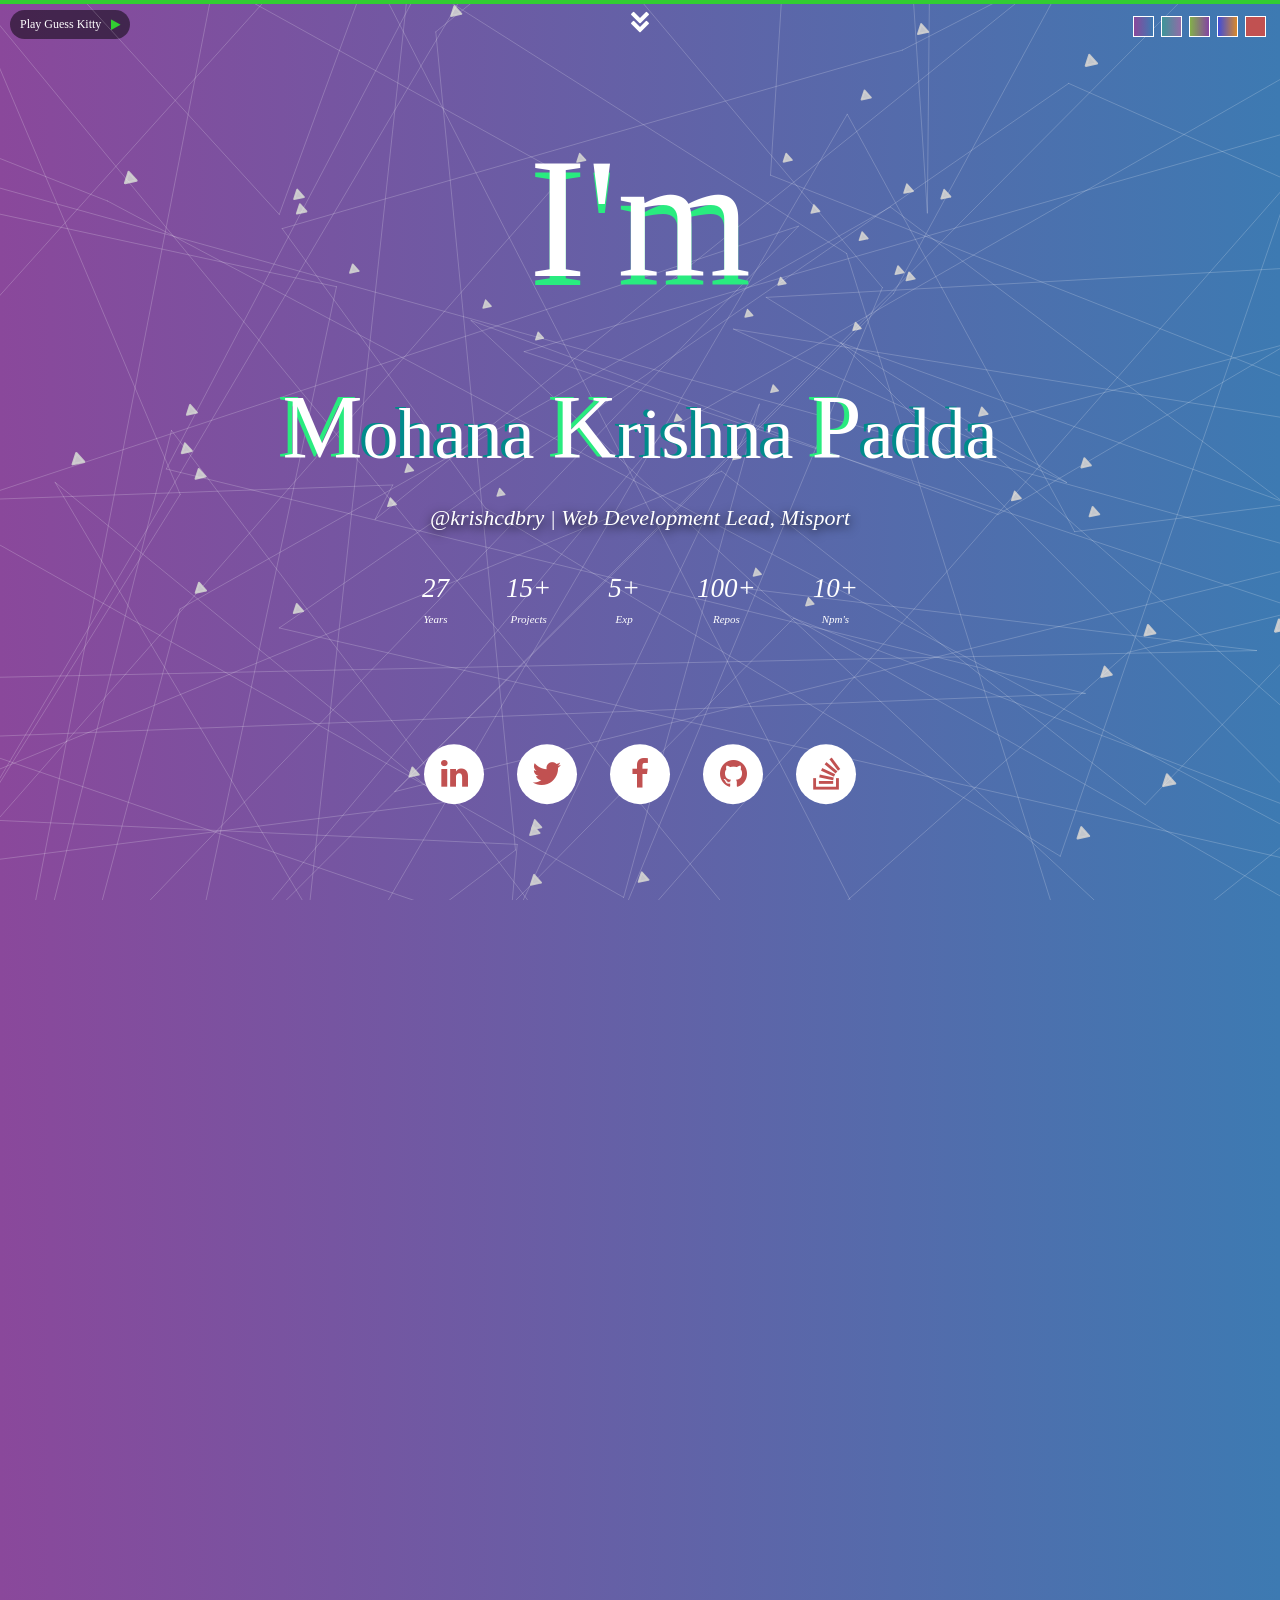
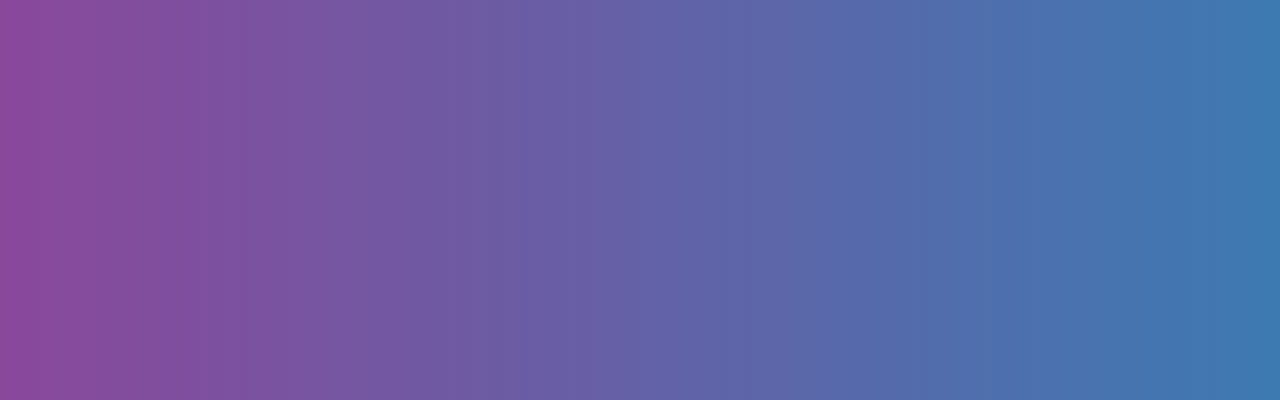
==== krish/index.html @ 5999bcf5 "Krishcdbry Modified" ====
<!DOCTYPE html>
<html>
<head>
	<meta http-equiv="Content-Type" content="text/html; charset=UTF-8">
	<title>Krishcdbry</title>
	<meta http-equiv="X-UA-Compatible" content="IE=EmulateIE9">
	<meta http-equiv="X-UA-Compatible" content="IE=EmulateIE8">
	<meta http-equiv="X-UA-Compatible" content="IE=EmulateIE7">
	<meta http-equiv="Content-Type" content="text/html;charset=UTF-8"/>
	<meta http-equiv="X-UA-Compatible" content="IE=EmulateIE10">
	<meta content='krishcdbry' name='krishcdbry'/>
	<meta content='krishcdbry' name='author'/>
	<meta name="ROBOTS" content="INDEX, FOLLOW">
	<meta name="GOOGLEBOT" content="INDEX, FOLLOW">
	<meta name="MSNBOT" content="INDEX, FOLLOW">
	<meta name="SLURP" content="INDEX, FOLLOW">
	<meta name="viewport" content="width=device-width, initial-scale=1, maximum-scale=0.65">
	<link rel="canonical" href="http://krishcdbry.heartynote.com"/>
	<link rel="stylesheet" href="vendor/font-awesome-4.7.0/css/font-awesome.min.css">
	<link rel="stylesheet" href="assets/css/krish.css">
</head>
<body class="class-one">
<div class="top-border"></div>
<div class="top-left">
	<a href="javascript:;" onclick="openResume()">
		<span class="fa fa-chevron-down"></span><br/>
		<span class="fa fa-chevron-down down"></span>
	</a>
</div>
<div class="top-right">
	<a class="theme-thumb class-one" data-value="class-one" data-type="color">5</a>
	<a class="theme-thumb class-two" data-value="class-two" data-type="color">5</a>
	<a class="theme-thumb class-three" data-value="class-three" data-type="color">5</a>
	<a class="theme-thumb class-four" data-value="class-four" data-type="color">5</a>
	<a class="theme-thumb class-five" data-value="class-five" data-type="color">5</a>
</div>

<div class="guess-kitty">
	<a href="https://krishcdbry.github.io/guess-kitty-js/" target="_blank">
		Play Guess Kitty <i class="fa fa-play"></i>
	</a>
</div>

<section class="canvas-wrap">
	<div id="canvas" class="gradient"></div>
</section>

<div class="main">
	<div class="left">
		<div class="about-me">
			<center>
				<span class="hi">I'm </span>
				<span class="name">
					<span class="letter" id="big1">M</span><span class="letter">o</span><span class="letter">h</span><span class="letter">a</span><span class="letter">n</span><span class="letter">a</span>

					<span class="letter" id="big2">K</span><span class="letter">r</span><span class="letter">i</span><span class="letter">s</span><span class="letter">h</span><span class="letter">n</span><span class="letter">a</span>

					<span class="letter" id="big3">P</span><span class="letter">a</span><span class="letter">d</span><span class="letter">d</span><span class="letter">a</span>
				</span>
				<span class="webname">@krishcdbry | Web Development Lead, Misport</span> <br>
			</center>
		</div>
		<div class="block info-block">
			<center>
				<div class="info info-one"> 27 <i>Years</i></div>
				<div class="info info-two"> 15+ <i>Projects</i></div>
				<div class="info info-one"> 5+ <i>Exp </i></div>
				<div class="info info-one"> 100+ <i>Repos </i></div>
				<div class="info info-one"> 10+ <i> Npm's </i></div>
			</center>
		</div>

		<div class="contact">
			<a href="https://linkedin.com/in/krishcdbry" class="link"><i class="fa fa-linkedin"></i></a>
			<a href="https://twitter.com/krishcdbry" class="link"><i class="fa fa-twitter"></i></a>
			<a href="https://facebook.com/krishcdbry" class="link"><i class="fa fa-facebook"></i></a>
			<a href="https://github.com/krishcdbry" class="link"><i class="fa fa-github"></i></a>
			<a href="https://stackoverflow.com/users/3800824/krishcdbry" class="link"><i class="fa fa-stack-overflow"></i></a>
		</div>
	</div>
</div>
<!-- <div class="black">
	<div class="main">
		<div class="left">
			<div class="about-me">
				<center>
					<span class="hi">I'm </span>
				</center>
			</div>
		</div>
	</div>
</div> -->


<div class="resume">
	<div class="resume-content">

		<img src="https://avatars3.githubusercontent.com/u/4358385?v=3&s=460" class="profile-pic" height="274px">
		<br/><br/>
		<span class="fa fa-quote-left"></span>
		<p>
			I am a Geeky Web Ninja, Self taught, highly motivated developer with a focus on web technologies. I am
			more passionate about developing quality products, solve interesting problems & learning new
			technologies.
		</p>
		<span class="fa fa-quote-right"></span>
		<br/><br/><br/>
		<a href="../Mohana%20Krishna%20Padda%20-%20Resume.pdf" target="_blank" class="download-btn">Download Resume</a>
	</div>

	<div class="resume-down-block">
		<a href="javascript:;" onclick="closeResume()">
			<span class="fa fa-chevron-up up"></span>
			<span class="fa fa-chevron-up"></span>
		</a>
	</div>
</div>

<div id="overlay" class="in">
	<div class="overlay-content">
		<div class="aa_load">
			<div class="circle"></div>
			<div class="circle1"></div>
		</div>
	</div>
</div>

<script src="assets/js/three.min.js"></script>
<script src="assets/js/projector.js"></script>
<script src="assets/js/canvas-renderer.js"></script>
<script src="assets/js/3d-lines-animation.js"></script>
<script src="https://cdnjs.cloudflare.com/ajax/libs/jquery/2.0.2/jquery.min.js"></script>
<script>
	let letterElem = document.getElementsByClassName('letter');
	let linkElems = document.getElementsByClassName('link');
	let btnElems = document.getElementsByClassName('theme-thumb');

	function bounceLetters() {
		let j=0;
		for (j; j < letterElem.length; j++) {
			letterElem[j].className = 'letter';
			(function(elem, j) {
				setTimeout(function() {
					elem.className = 'letter bounceAnim';
				}, 2000+10*j)
			})(letterElem[j], j);
		}
	}

	function rotateLinks() {
		let z = 0;
		for (z; z < linkElems.length; z++) {
			linkElems[z].className = 'link circularAnim';
		}
	}

	function setThemeButtons () {
		let i = 0;
		for (i; i < btnElems.length; i++) {
			(function(btn) {
				btn.addEventListener('click', function() {
					if (btn.dataset.type == 'color') {
						//$('.black').show();
						setTimeout(function() {
							document.body.className = '';
							$('body').toggleClass(btn.dataset.value, 1000, "easeInBack" );
							//$('.black').fadeOut('slow');
						}, 100);
						bounceLetters();
					}
				});
			})(btnElems[i]);
		}
	}

	function openResume () {
		$('.resume').animate({
			height:"100%"
		},"slow");

		setTimeout(function() {
			$('.resume-content').fadeIn('slow');
		}, 1000);
	}

	function closeResume () {
		setTimeout(function() {
			$('.resume-content').hide();
		}, 500);
		$('.resume').animate({
			height:"0%"
		}, 100);
	}

	setTimeout(function() {
		document.getElementsByClassName('name')[0].className = 'name zoom';
		rotateLinks();
		bounceLetters();
	}, 2200);

	setThemeButtons();


	$('document').ready(function() {
		$(window).load(function() {
			$('#overlay').fadeOut('slow');
		});
	});

</script>
</body>
</html>
---- krish/assets/css/krish.css ----
html, body, div, span, h1, h2, h3, h4, h5, h6, menu, nav, output, ruby, section, summary, time, mark, audio, video, p, blockquote, pre, a, abbr, b, u, i, center, ol, ul, li, form, label, table, caption, tbody, tr, th, td, footer, header {
	margin: 0;
	padding: 0
}

footer, header, menu, nav, section {
	display: block
}

ol, ul {
	list-style: none
}

blockquote, q {
	quotes: none
}

blockquote:before, blockquote:after, q:before, q:after {
	content: none
}

table {
	border-collapse: collapse;
	border-spacing: 0
}

*{
	transition: all 1s ease 0s;
	-webkit-transition: all 1s ease 0s;
	-moz-transition: all 1s ease 0s;
	-o-transition: all 1s ease 0s;
	-ms-transition: all 1s ease 0s;
}

body {
	font-family: "Trebuchet MS";
	margin: 0 !important;
	font-size: 12px;
	line-height: 1.6;
	height: 100vh;
	background-color: #c15151;
	background-repeat: no-repeat;
	background-size: cover;
	background-attachment: fixed;
	overflow: hidden;
	-webkit-font-smoothing: antialiased !important;
	-box-font-smoothing: antialiased !important;
	-webkit-transition: all 0.5s ease;
	-moz-transition: all 0.5s ease;
	-o-transition: all 0.5s ease;
	transition: all 0.5s ease;
}

#canvas{
	width:100%!important;
	height:2000px!important;
	overflow: hidden;
	position:absolute;
	top:0;
	left:0;
	background-color: transparent;
}

.canvas-wrap{
	position:relative;

}

div.canvas-content{
	position:relative;
	z-index:2000;
	color:#fff;
	text-align:center;
	padding-top:30px;
}

.main {
	position: absolute;
    left: 50%;
    top: 50%;
    transform: translate(-50%, -50%);
    width: 100vw;
}

span.hi {
	text-shadow: 0px 9px 0px #29eb7f;
	font-size: 172px;
	-webkit-animation: hi 2s 1;
	-moz-animation: hi 2s 1;
	-o-animation: hi 2s 1;
	animation: hi 2s 1;
	opacity: 1 !important;
	position: relative;
}

.top-border {
	position: fixed;
	top: 0;
	left: 0;
	width: 100%;
	height: 4px;
	background-color: limegreen;
	z-index: 9999;
}

.about-me {
	display: flex;
    flex-direction: column;
    justify-content: center;
    align-items: center;
}

.about-me .name {
	font-size: 72px;
	font-weight: 100;
	display: block;
	-webkit-animation: name 2s 1;
	-moz-animation: name 2s 1;
	-o-animation: name 2s 1;
	animation: name 2s 1;
	opacity: 1 !important;
	position: relative;
}


.about-me .webname {
	font-style: italic;
	font-size: 22px;
	text-shadow: 0px 3px 11px #000;
}

.webname, .info {
	-webkit-animation: webname 2s 1;
	-moz-animation: webname 2s 1;
	-o-animation: webname 2s 1;
	animation: webname 2s 1;
	opacity: 1 !important;
	position: relative;
}


.info-block {
	font-style: italic;
	margin-top: 10px;
}

.info {
	display: inline-block;
	padding: 11px 27px;
	font-size: 27px;
	text-align: center;
}

.info i {
	display: block;
	font-size: 11px;
}

.right .right-content {
	padding: 10px 33px;
	text-align: justify;
	padding-left: 17px;
}

.left {
	width: 100%;
	height: 100%;
	color: #fff;
}


.block p {
	text-align: justify;
	padding-left: 5px;
}

.block {
	padding: 0px 15px;
	margin-top: 21px;
}

.contact {
	text-align: center;
	margin-top: 7%;
	-webkit-animation: social 2s 1;
	-moz-animation: social 2s 1;
	-o-animation: social 2s 1;
	animation: social 2s 1;
	opacity: 1 !important;
	position: relative;
}

.contact a {
	background: #fff;
	border-radius: 50%;
	height: 60px;
	width: 60px;
	display: inline-block;
	font-size: 32px;
	color: #c15151;
	margin: 15px;
	line-height: 1.9;
	vertical-align: middle;
}

.contact a:hover {
	transform : rotate(360deg);
}

.guess-kitty {
	position: fixed;
	top: 10px;
	left: 10px;
	z-index: 90px;
}

.guess-kitty a {
	background: rgba(0,0,0,0.5);
    display: flex;
    text-decoration: none;
    color: #fff;
    padding: 5px 10px;
    border-radius: 15px;
    text-align: center;
    justify-content: center;
    align-items: center;
}

.guess-kitty i {
	padding-left: 10px;
	color: limegreen;
}

.top-left {
	color: #fff;
	text-align: center;
	font-size: 20px;
	z-index: 9999;
	position: fixed;
	width: 100%;
	-webkit-animation: bouncesmall 2s infinite;
	-moz-animation: bouncesmall 2s infinite;
	-o-animation: bouncesmall 2s infinite;
	animation: bouncesmall 2s infinite;
	opacity: 1 !important;
}

.top-left a {
	text-decoration: none!important;
	color: #fff;
}

.top-left .fa.down {
	margin-top: -17px;
	position: relative;
	display: block;
	font-weight: lighter!important;
	color: #fff;
}

.top-right {
	position: fixed;
	right: -2px;
	top: 14px;
	text-align: right;
	margin-right: 14px;
	z-index: 99999;
}

a.theme-thumb {
	display: inline-block;
	background-color: #fff;
	height: 19px;
	width: 19px;
	margin: 2px;
	color: transparent;
	border: 1px ridge #fff;
	cursor: pointer;
}

a.theme-thumb.red {
	background-color: #c15151;
}

a.theme-thumb.blue {
	background-color: #22a0ce;
}

a.theme-thumb.bg {
	background: #000;
}

a.theme-thumb.cyan {
	background: darkcyan;
}

a.theme-thumb.orangered {
	background: #ce9b1b;
}

a.theme-thumb:hover {
	transform: scale(1.2);
}

.black {
	display: none;
	position: fixed;
	background: transparent;
	z-index: 1000000;
	height: 100%;
	width: 100%;
	top: 0;
}

.black .hi {
	color: transparent;
}

.black .name {
	color: transparent;
	text-shadow: none!important;
}

.black .name > span {
	display: inline-block;
	text-shadow: none!important;
}

.black .name > span.big {
	text-shadow: none!important;
}

.resume {
	background: #fff;
	position: fixed;
	top:0;
	left:0;
	width:100%;
	z-index:999999999;
	height: 0%;
	text-align: center;
}

.resume-content {
	top: 43%;
	left: 50%;
	transform: translate(-50%, -50%);
	position: absolute;
	text-align: center;
	display: none;
	font-size: 19px;
}

.resume-content p {
	text-align: justify;
	text-indent: 23px;
}

.resume-content .fa.fa-quote-left
, .resume-content .fa.fa-quote-right {
	font-size: 43px;
	color: #999;
	display: block;
}

.resume-content .fa.fa-quote-left {
	float: left;
	margin-top: -22px;
}

.resume-content .fa.fa-quote-right {
	float: right;
	margin-top: -8px;
}

.resume .download-btn {
	vertical-align: middle;
	color: #000;
	text-decoration: none;
	font-size: 21px;
	border: 1px solid #000;
	padding: 20px 107px;
	box-shadow: 5px 6px 0px #555;
}

.resume a:hover {
	background: #555;
	color: #fff;
	box-shadow: 5px 6px 0px #f0f0f0;
}

.profile-pic {
	border-radius: 50%;
	height: 190px;
	margin-top: 10px;
	border: 3px solid #f0f0f0;
}

.resume-down-block {
	position: absolute;
	bottom: 15px;
	text-align: center;
	width: 100%;
}

.resume-down-block  a {
	text-decoration: none!important;
	color: #555;
	-webkit-animation: bounceUp 2s 1!important;
	-moz-animation: bounceUp 2s 1!important;
	-o-animation: bounceUp 2s 1!important;
	animation: bounceUp 2s 1!important;
	opacity: 1 !important;
}

.resume-down-block .fa.fa-chevron-up.up {
	display: block;
	margin-bottom: -13px;
	position: relative;
	font-weight: lighter!important;
	color: #555;
}

.resume-down-block .fa.fa-chevron-up {
	display: block;
	font-size: 24px;
}

@keyframes hi {
	0% {
		top: -700px;
		opacity: 0
	}
	100% {
		top: 0px;
		opacity: 1
	}
}

@-webkit-keyframes hi {
	0% {
		top: -700px;
		opacity: 0
	}
	100% {
		top: 0px;
		opacity: 1
	}
}

@-moz-keyframes hi {
	0% {
		top: -700px;
		opacity: 0
	}
	100% {
		top: 0px;
		opacity: 1
	}
}

@-o-keyframes hi {
	0% {
		top: -700px;
		opacity: 0
	}
	100% {
		top: 0px;
		opacity: 1
	}
}


@keyframes name {
	0% {
		left: -2000px;
		opacity: 0
	}
	100% {
		left: 0px;
		opacity: 1
	}
}

@-webkit-keyframes name {
	0% {
		left: -2000px;
		opacity: 0
	}
	100% {
		left: 0px;
		opacity: 1
	}
}

@-moz-keyframes name {
	0% {
		left: -2000px;
		opacity: 0
	}
	100% {
		left: 0px;
		opacity: 1
	}
}

@-o-keyframes name {
	0% {
		left: -2000px;
		opacity: 0
	}
	100% {
		left: 0px;
		opacity: 1
	}
}

@keyframes name {
	0% {
		left: -2000px;
		opacity: 0
	}
	100% {
		left: 0px;
		opacity: 1
	}
}

@-webkit-keyframes webname {
	0% {
		transform: scale(0);
		opacity: 0
	}
	100% {
		transform: scale(1);
		opacity: 1
	}
}

@-moz-keyframes webname {
	0% {
		transform: scale(0);
		opacity: 0
	}
	100% {
		transform: scale(1);
		opacity: 1
	}
}

@-o-keyframes webname {
	0% {
		transform: scale(0);
		opacity: 0
	}
	100% {
		transform: scale(1);
		opacity: 1
	}
}

@keyframes webname {
	0% {
		transform: scale(0);
		opacity: 0
	}
	100% {
		transform: scale(1);
		opacity: 1
	}
}

@-webkit-keyframes social {
	0% {
		bottom: -2000px;
		opacity: 0
	}
	100% {
		bottom: 0px;
		opacity: 1
	}
}

@-moz-keyframes social {
	0% {
		bottom: -2000px;
		opacity: 0
	}
	100% {
		bottom: 0px;
		opacity: 1
	}
}

@-o-keyframes social {
	0% {
		bottom: -2000px;
		opacity: 0
	}
	100% {
		bottom: 0px;
		opacity: 1
	}
}

@keyframes social {
	0% {
		bottom: -2000px;
		opacity: 0
	}
	100% {
		bottom: 0px;
		opacity: 1
	}
}

@-webkit-keyframes zoomin {
	50% {
		-webkit-transform: scale(1.3);
	}
	0%, 100% {
		-webkit-transform: scale(1);
	}
}

@-moz-keyframes zoomin {
	50% {
		-moz-transform: scale(1.3);
	}
	0%, 100% {
		-moz-transform: scale(1);
	}
}

@-o-keyframes zoomin {
	50% {
		-o-transform: scale(1.3);
	}
	0%, 100% {
		-o-transform: scale(1);
	}
}

@keyframes zoomin {
	50% {
		transform: scale(1.3);
	}
	0%, 100% {
		transform: scale(1);
	}
}

.zoom {
	-webkit-animation: zoomin 2s 1!important;
	-moz-animation: zoomin 2s 1!important;
	-o-animation: zoomin 2s 1!important;
	animation: zoomin 2s 1!important;
	opacity: 1 !important;
}

.name > span {
	display: inline-block;
	text-shadow: -4px -1px 0px darkcyan
}

.name > span.big {
	text-shadow: -4px -1px 0px #29eb7f;
}

.name > span:hover {
	text-shadow: -5px -1px 0px #29eb7f;
	-webkit-animation: circular 2s 1!important;
	-moz-animation: circular 2s 1!important;
	-o-animation: circular 2s 1!important;
	animation: circular 2s 1!important;
	opacity: 1 !important;
}

.bounceAnim {
	-webkit-animation: bounce 2s 1!important;
	-moz-animation: bounce 2s 1!important;
	-o-animation: bounce 2s 1!important;
	animation: bounce 2s 1!important;
	opacity: 1 !important;
}

.shakeAnim {
	-webkit-animation: shake 2s 1!important;
	-moz-animation: shake 2s 1!important;
	-o-animation: shake 2s 1!important;
	animation: shake 2s 1!important;
	opacity: 1 !important;
}

.circularAnim {
	-webkit-animation: circular 2s 1!important;
	-moz-animation: circular 2s 1!important;
	-o-animation: circular 2s 1!important;
	animation: circular 2s 1!important;
	opacity: 1 !important;
}

#big1,
#big2,
#big3 {
	font-size:90px;
	text-shadow: -5px -1px 0px #29eb7f;
}

.matrix {
	position: fixed;
	top: 0;
}

#overlay {
	position: fixed;
	top: 0px;
	left: 0px;
	right: 0px;
	bottom: 0px;
	width: 100%;
	height: 100%;
	z-index: 9999999999999999;
	background: #fff;
}

.overlay-content {
	top: 47%;
	left: 50%;
        transform: translate(-47%, -50%);
	position: absolute;
	text-align: center;
	font-size: 19px;
}

@-webkit-keyframes circular {
	0% {
		transform: rotate(0deg);
	}
	100% {
		transform: rotate(360deg);
	}
}

@-moz-keyframes circular {
	0% {
		transform: rotate(0deg);
	}
	100% {
		transform: rotate(360deg);
	}
}

@-o-keyframes circular {
	0% {
		transform: rotate(0deg);
	}
	100% {
		transform: rotate(360deg);
	}
}

@keyframes circular {
	0% {
		transform: rotate(0deg);
	}
	100% {
		transform: rotate(360deg);
	}
}

@-webkit-keyframes shake {
	0%, 100% {-webkit-transform: translateX(0);}
	10%, 30%, 50%, 70%, 90% {-webkit-transform: translateX(-10px);}
	20%, 40%, 60%, 80% {-webkit-transform: translateX(10px);}
}
@keyframes shake {
	0%, 100% {transform: translateX(0);}
	10%, 30%, 50%, 70%, 90% {transform: translateX(-10px);}
	20%, 40%, 60%, 80% {transform: translateX(10px);}
}

@-webkit-keyframes bounce {
	0%, 20%, 50%, 80%, 100% {-webkit-transform: translateY(0);}
	40% {-webkit-transform: translateY(-30px);}
	60% {-webkit-transform: translateY(-15px);}
}
@keyframes bounce {
	0%, 20%, 50%, 80%, 100% {transform: translateY(0);}
	40% {transform: translateY(-30px);}
	60% {transform: translateY(-15px);}
}

@-webkit-keyframes bounceUp {
	0%, 20%, 50%, 80%, 100% {-webkit-transform: translateY(0);}
	40% {-webkit-transform: translateY(30px);}
	60% {-webkit-transform: translateY(15px);}
}
@keyframes bounceUp {
	0%, 20%, 50%, 80%, 100% {transform: translateY(0);}
	40% {transform: translateY(30px);}
	60% {transform: translateY(15px);}
}

@-webkit-keyframes bouncesmall {
	0%, 20%, 50%, 80%, 100% {-webkit-transform: translateY(0);}
	40% {-webkit-transform: translateY(-10px);}
	60% {-webkit-transform: translateY(5px);}
}
@keyframes bouncesmall {
	0%, 20%, 50%, 80%, 100% {transform: translateY(0);}
	40% {transform: translateY(-10px);}
	60% {transform: translateY(-5px);}
}

.circle {
	background-color: rgba(0, 0, 0, 0);
	border: 5px solid rgba(0, 183, 229, 0.9);
	opacity: .9;
	border-right: 5px solid rgba(0, 0, 0, 0);
	border-left: 5px solid rgba(0, 0, 0, 0);
	border-radius: 50px;
	width: 50px;
	height: 50px;
	margin: 0 auto;
	-moz-animation: spinPulse 1.5s infinite ease-in-out;
	-webkit-animation: spinPulse 1.5s infinite linear;
	-moz-animation: spinPulse 1.5s infinite linear;
	-ms-animation: spinPulse 1.5s infinite linear;
	-o-animation: spinPulse 1.5s infinite linear;
}

.circle1 {
	background-color: rgba(0, 0, 0, 0);
	border: 5px solid rgba(0, 183, 229, 0.9);
	opacity: .9;
	border-left: 5px solid rgba(0, 0, 0, 0);
	border-right: 5px solid rgba(0, 0, 0, 0);
	border-radius: 50px;
	width: 30px;
	height: 30px;
	margin: 0 auto;
	position: relative;
	top: -50px;
	-moz-animation: spinoffPulse 1.5s infinite linear;
	-webkit-animation: spinoffPulse 1.5s infinite linear;
	-box-animation: spinoffPulse 1.5s infinite linear;
	-ms-animation: spinoffPulse 1.5s infinite linear;
	-o-animation: spinoffPulse 1.5s infinite linear;
}

@-moz-keyframes spinPulse {
	0% {
		-moz-transform: rotate(160deg);
		opacity: 0;
		box-shadow: 0 0 1px #2187e7;
	}

	50% {
		-moz-transform: rotate(145deg);
		opacity: 1;
	}

	100% {
		-moz-transform: rotate(-320deg);
		opacity: 0;
	}
}

@-moz-keyframes spinoffPulse {
	0% {
		-moz-transform: rotate(0deg);
	}

	100% {
		-moz-transform: rotate(360deg);
	}
}

@-webkit-keyframes spinPulse {
	0% {
		-webkit-transform: rotate(160deg);
		opacity: 0;
		box-shadow: 0 0 1px #2187e7;
	}

	50% {
		-webkit-transform: rotate(145deg);
		opacity: 1;
	}

	100% {
		-webkit-transform: rotate(-320deg);
		opacity: 0;
	}
}

@-webkit-keyframes spinoffPulse {
	0% {
		-webkit-transform: rotate(0deg);
	}

	100% {
		-webkit-transform: rotate(360deg);
	}
}

@-moz-keyframes spinPulse {
	0% {
		-webkit-transform: rotate(160deg);
		opacity: 0;
		box-shadow: 0 0 1px #2187e7;
	}

	50% {
		-webkit-transform: rotate(145deg);
		opacity: 1;
	}

	100% {
		-webkit-transform: rotate(-320deg);
		opacity: 0;
	}
}

@-moz-keyframes spinoffPulse {
	0% {
		-webkit-transform: rotate(0deg);
	}

	100% {
		-webkit-transform: rotate(360deg);
	}
}

.class-one {
	background: -webkit-gradient(linear, 0% 0%, 100% 0%, from(rgb(138, 72, 155)), to(rgb(61, 122, 178)))!important;
}

.class-two {
	background: -webkit-gradient(linear, 0% 0%, 100% 0%, from(rgb(61, 150, 153)), to(rgb(145, 108, 167)))!important;
}


.class-three {
	background: -webkit-gradient(linear, 0% 0%, 100% 0%, from(rgb(131, 175, 74)), to(rgb(132, 69, 162)))!important;
}

.class-four {
	background: -webkit-gradient(linear, 0% 0%, 100% 0%, from(rgb(62, 76, 218)), to(rgb(216, 137, 43)))!important;

}

.class-five {
	background: #c15151!important;
}


@media (max-width: 1200px) {
.about-me {
	padding-top: 10px;
}


}
@media (max-width: 720px) {
	.about-me .name {
		font-size: 45px;
	}

   #big1,
  #big2,
  #big3 {
		font-size: 53px;
    text-shadow: -3px -1px 0px #29eb7f;
	}

	.resume .download-btn {
		font-size: 19px;
		border: 1px solid #000;
		padding: 20px 74px;
	}

	.resume-content {
		width: 72%;
	}

.name > span:hover {
	text-shadow: -2px -1px 0px #29eb7f;
}
}
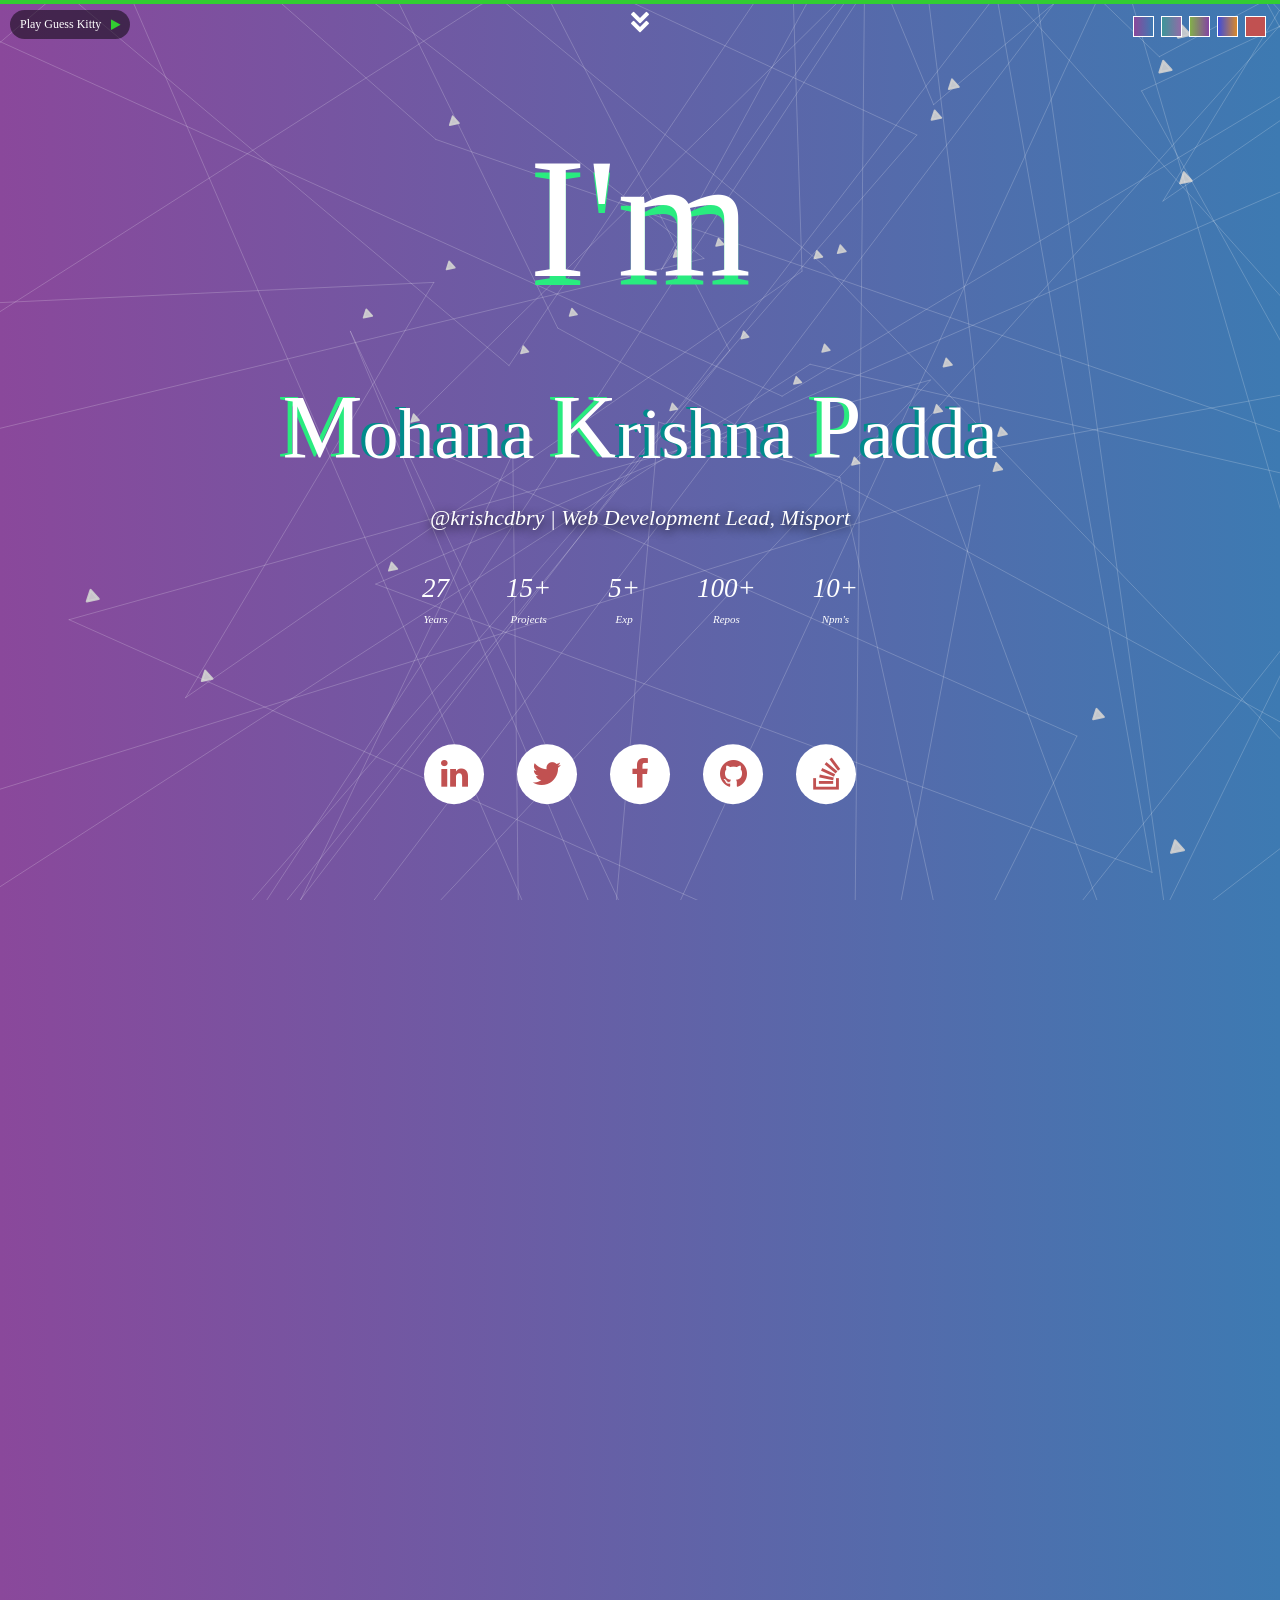
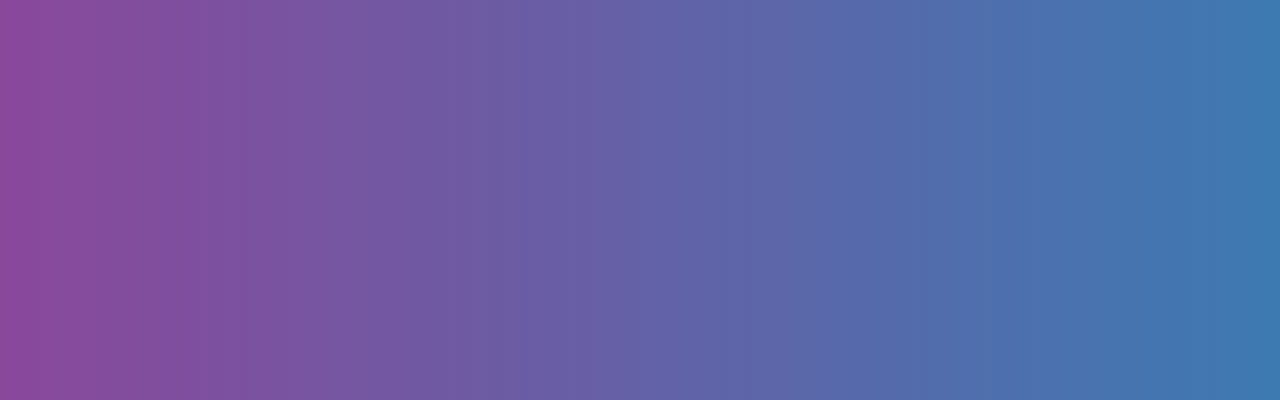
==== commit 14e48e5c: "Index modified" ====
--- a/krish/index.html
+++ b/krish/index.html
@@ -36,7 +36,7 @@
 </div>
 
 <div class="guess-kitty">
-	<a href="https://krishcdbry.github.io/guess-kitty-js/" target="_blank">
+	<a href="https://krishcdbry.github.io/guess-kitty/" target="_blank">
 		Play Guess Kitty <i class="fa fa-play"></i>
 	</a>
 </div>
--- a/krish/assets/css/krish.css
+++ b/krish/assets/css/krish.css
@@ -211,7 +211,7 @@
 	position: fixed;
 	top: 10px;
 	left: 10px;
-	z-index: 90px;
+	z-index: 9999;
 }
 
 .guess-kitty a {
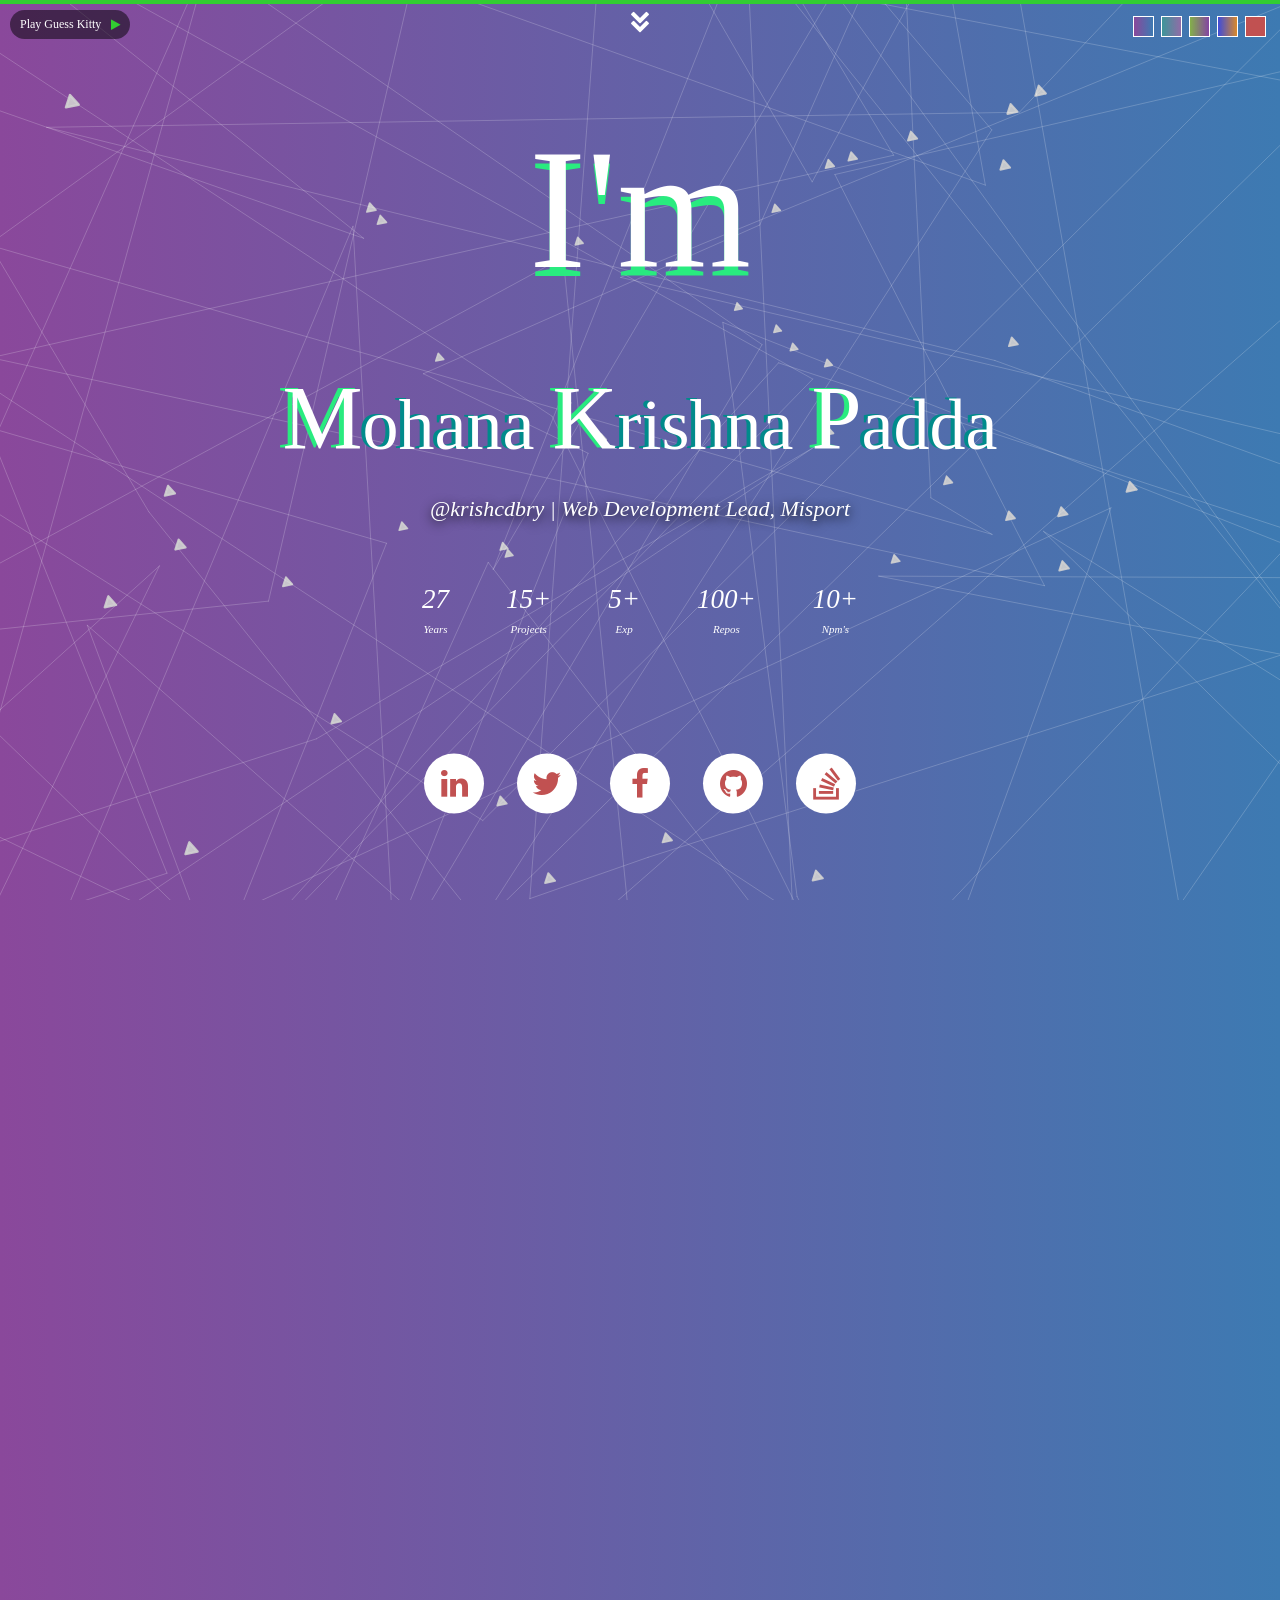
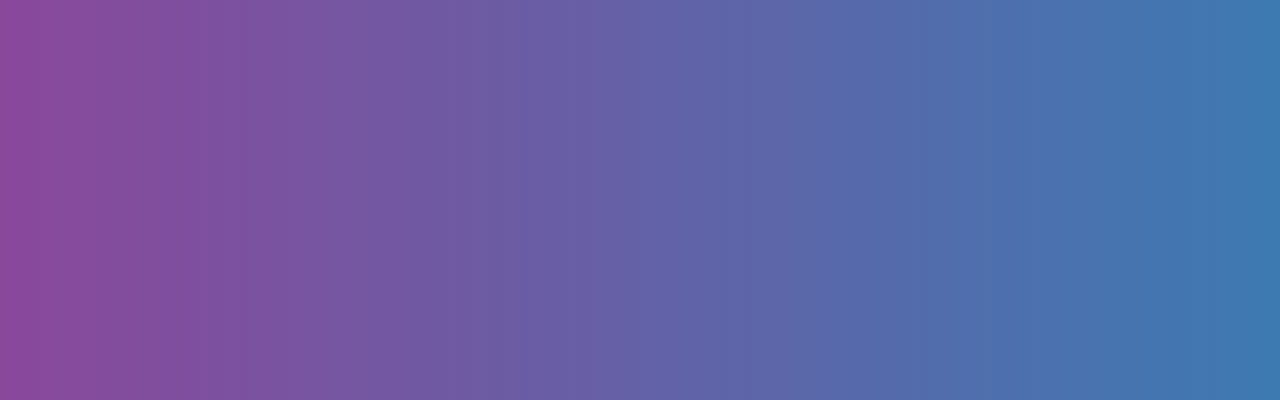
==== commit 9881bfa1: "Resume updated" ====
--- a/krish/index.html
+++ b/krish/index.html
@@ -48,26 +48,22 @@
 <div class="main">
 	<div class="left">
 		<div class="about-me">
-			<center>
-				<span class="hi">I'm </span>
-				<span class="name">
-					<span class="letter" id="big1">M</span><span class="letter">o</span><span class="letter">h</span><span class="letter">a</span><span class="letter">n</span><span class="letter">a</span>
+			<span class="hi">I'm </span>
+			<span class="name">
+				<span class="letter" id="big1">M</span><span class="letter">o</span><span class="letter">h</span><span class="letter">a</span><span class="letter">n</span><span class="letter">a</span>
 
-					<span class="letter" id="big2">K</span><span class="letter">r</span><span class="letter">i</span><span class="letter">s</span><span class="letter">h</span><span class="letter">n</span><span class="letter">a</span>
+				<span class="letter" id="big2">K</span><span class="letter">r</span><span class="letter">i</span><span class="letter">s</span><span class="letter">h</span><span class="letter">n</span><span class="letter">a</span>
 
-					<span class="letter" id="big3">P</span><span class="letter">a</span><span class="letter">d</span><span class="letter">d</span><span class="letter">a</span>
-				</span>
-				<span class="webname">@krishcdbry | Web Development Lead, Misport</span> <br>
-			</center>
+				<span class="letter" id="big3">P</span><span class="letter">a</span><span class="letter">d</span><span class="letter">d</span><span class="letter">a</span>
+			</span>
+			<span class="webname">@krishcdbry | Web Development Lead, Misport</span> <br>
 		</div>
 		<div class="block info-block">
-			<center>
-				<div class="info info-one"> 27 <i>Years</i></div>
-				<div class="info info-two"> 15+ <i>Projects</i></div>
-				<div class="info info-one"> 5+ <i>Exp </i></div>
-				<div class="info info-one"> 100+ <i>Repos </i></div>
-				<div class="info info-one"> 10+ <i> Npm's </i></div>
-			</center>
+			<div class="info info-one"> 27 <i>Years</i></div>
+			<div class="info info-two"> 15+ <i>Projects</i></div>
+			<div class="info info-one"> 5+ <i>Exp </i></div>
+			<div class="info info-one"> 100+ <i>Repos </i></div>
+			<div class="info info-one"> 10+ <i> Npm's </i></div>
 		</div>
 
 		<div class="contact">
@@ -79,18 +75,6 @@
 		</div>
 	</div>
 </div>
-<!-- <div class="black">
-	<div class="main">
-		<div class="left">
-			<div class="about-me">
-				<center>
-					<span class="hi">I'm </span>
-				</center>
-			</div>
-		</div>
-	</div>
-</div> -->
-
 
 <div class="resume">
 	<div class="resume-content">
@@ -105,7 +89,7 @@
 		</p>
 		<span class="fa fa-quote-right"></span>
 		<br/><br/><br/>
-		<a href="../Mohana%20Krishna%20Padda%20-%20Resume.pdf" target="_blank" class="download-btn">Download Resume</a>
+		<a href="../MohanaKrishnaPadda-Resume.pdf" target="_blank" class="download-btn">Download Resume</a>
 	</div>
 
 	<div class="resume-down-block">
--- a/krish/assets/css/krish.css
+++ b/krish/assets/css/krish.css
@@ -166,6 +166,9 @@
 	width: 100%;
 	height: 100%;
 	color: #fff;
+	display: flex;
+    flex-direction: column;
+    align-items: center;
 }
 
 
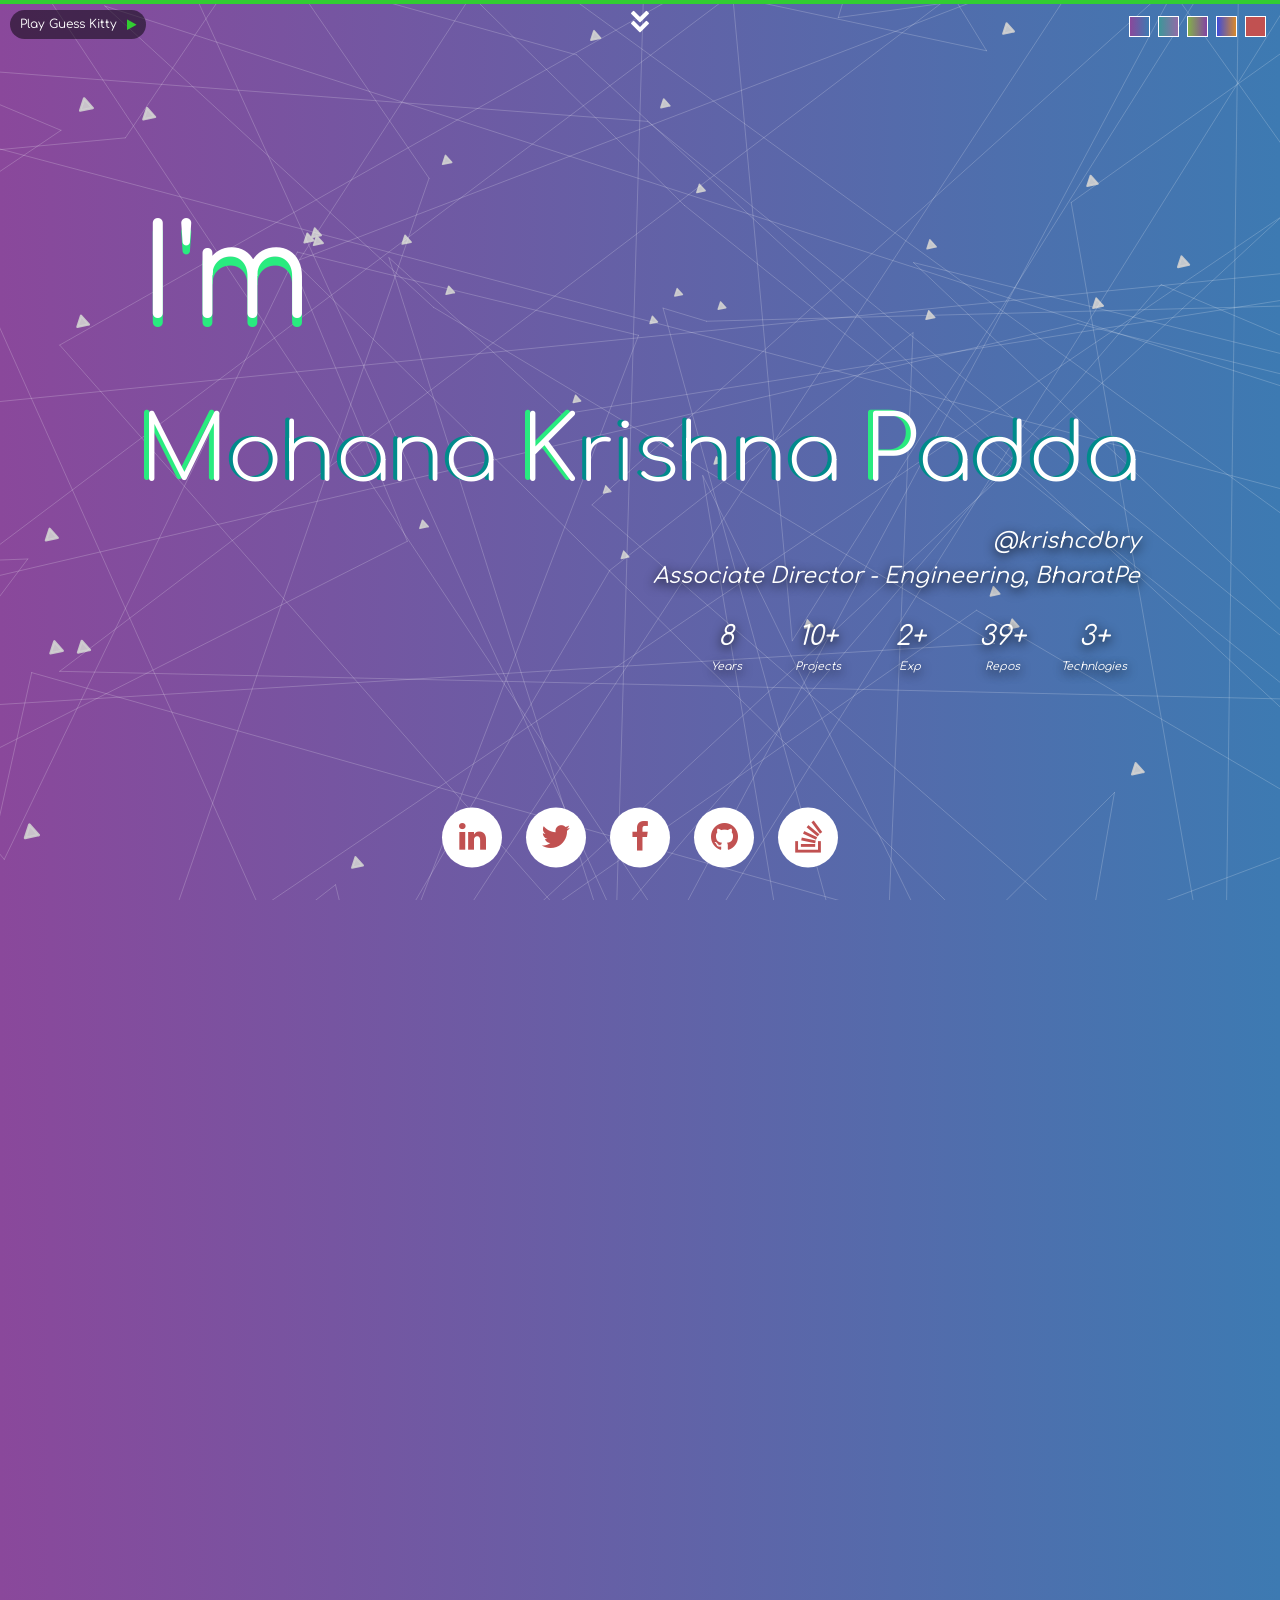
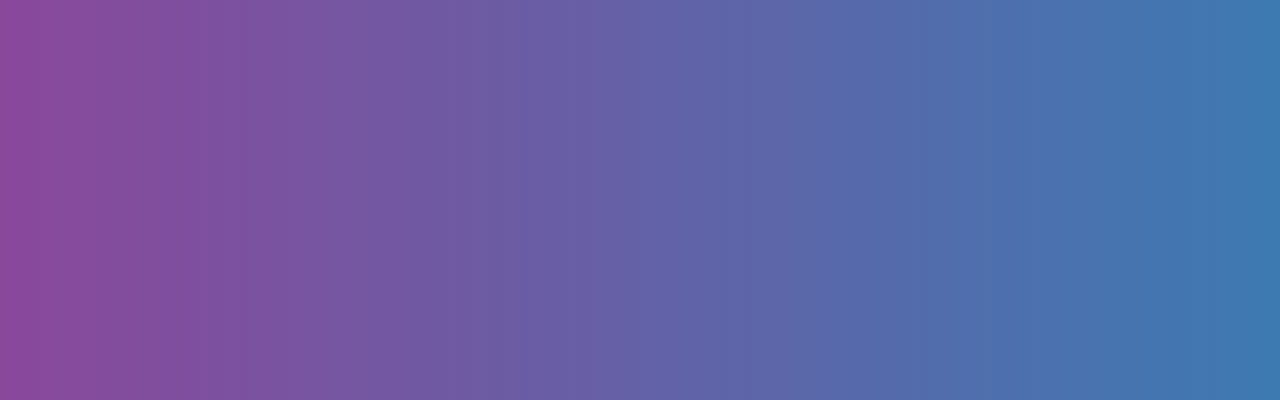
==== commit fb491117: "Updated Index" ====
--- a/krish/index.html
+++ b/krish/index.html
@@ -18,6 +18,7 @@
 	<link rel="canonical" href="http://krishcdbry.heartynote.com"/>
 	<link rel="stylesheet" href="vendor/font-awesome-4.7.0/css/font-awesome.min.css">
 	<link rel="stylesheet" href="assets/css/krish.css">
+	<link href="https://fonts.googleapis.com/css2?family=Comfortaa:wght@600&display=swap" rel="stylesheet">
 </head>
 <body class="class-one">
 <div class="top-border"></div>
@@ -56,23 +57,25 @@
 
 				<span class="letter" id="big3">P</span><span class="letter">a</span><span class="letter">d</span><span class="letter">d</span><span class="letter">a</span>
 			</span>
-			<span class="webname">@krishcdbry | Web Development Lead, Misport</span> <br>
+			<div class="webname">
+				<span> @krishcdbry </span>
+				<span> Associate Director - Engineering, BharatPe </span>	
+				<div class="block info-block">
+					<div class="info info-one"> <span class="count"> 28 </span> <i>Years</i></div>
+					<div class="info info-two"> <span class="count"> 35 </span>+ <i>Projects</i></div>
+					<div class="info info-one"> <span class="count"> 6 </span>+ <i>Exp </i></div>
+					<div class="info info-one"> <span class="count"> 150 </span>+ <i>Repos </i></div>
+					<div class="info info-one"> <span class="count"> 10 </span>+ <i> Technlogies </i></div>
+				</div>		
+			</div>
 		</div>
-		<div class="block info-block">
-			<div class="info info-one"> 27 <i>Years</i></div>
-			<div class="info info-two"> 15+ <i>Projects</i></div>
-			<div class="info info-one"> 5+ <i>Exp </i></div>
-			<div class="info info-one"> 100+ <i>Repos </i></div>
-			<div class="info info-one"> 10+ <i> Npm's </i></div>
-		</div>
-
-		<div class="contact">
-			<a href="https://linkedin.com/in/krishcdbry" class="link"><i class="fa fa-linkedin"></i></a>
-			<a href="https://twitter.com/krishcdbry" class="link"><i class="fa fa-twitter"></i></a>
-			<a href="https://facebook.com/krishcdbry" class="link"><i class="fa fa-facebook"></i></a>
-			<a href="https://github.com/krishcdbry" class="link"><i class="fa fa-github"></i></a>
-			<a href="https://stackoverflow.com/users/3800824/krishcdbry" class="link"><i class="fa fa-stack-overflow"></i></a>
-		</div>
+	</div>
+	<div class="contact">
+		<a href="https://linkedin.com/in/krishcdbry" class="link"><i class="fa fa-linkedin"></i></a>
+		<a href="https://twitter.com/krishcdbry" class="link"><i class="fa fa-twitter"></i></a>
+		<a href="https://facebook.com/krishcdbry" class="link"><i class="fa fa-facebook"></i></a>
+		<a href="https://github.com/krishcdbry" class="link"><i class="fa fa-github"></i></a>
+		<a href="https://stackoverflow.com/users/3800824/krishcdbry" class="link"><i class="fa fa-stack-overflow"></i></a>
 	</div>
 </div>
 
@@ -188,6 +191,16 @@
 	$('document').ready(function() {
 		$(window).load(function() {
 			$('#overlay').fadeOut('slow');
+			$('.count').each(function () {
+				const $this = $(this);
+				jQuery({ Counter: 0 }).animate({ Counter: $this.text() }, {
+					duration: 5000,
+					easing: 'swing',
+					step: function () {
+						$this.text(Math.ceil(this.Counter));
+					}
+				});
+			});
 		});
 	});
 
--- a/krish/assets/css/krish.css
+++ b/krish/assets/css/krish.css
@@ -1,3 +1,11 @@
+@font-face {
+	font-family: 'Comfortaa';
+	font-style: normal;
+	font-weight: 600;
+	font-display: swap;
+	src: url(../font/comfortaa.woff2) format('woff2');
+	unicode-range: U+0000-00FF, U+0131, U+0152-0153, U+02BB-02BC, U+02C6, U+02DA, U+02DC, U+2000-206F, U+2074, U+20AC, U+2122, U+2191, U+2193, U+2212, U+2215, U+FEFF, U+FFFD;
+  }
 html, body, div, span, h1, h2, h3, h4, h5, h6, menu, nav, output, ruby, section, summary, time, mark, audio, video, p, blockquote, pre, a, abbr, b, u, i, center, ol, ul, li, form, label, table, caption, tbody, tr, th, td, footer, header {
 	margin: 0;
 	padding: 0
@@ -33,7 +41,7 @@
 }
 
 body {
-	font-family: "Trebuchet MS";
+	font-family: 'Comfortaa', cursive;
 	margin: 0 !important;
 	font-size: 12px;
 	line-height: 1.6;
@@ -84,7 +92,7 @@
 
 span.hi {
 	text-shadow: 0px 9px 0px #29eb7f;
-	font-size: 172px;
+	font-size: 8rem;
 	-webkit-animation: hi 2s 1;
 	-moz-animation: hi 2s 1;
 	-o-animation: hi 2s 1;
@@ -104,14 +112,16 @@
 }
 
 .about-me {
-	display: flex;
+    display: flex;
     flex-direction: column;
     justify-content: center;
-    align-items: center;
+    height: calc(100vh - 55px);
+    padding: 0px 10px;
+    box-sizing: border-box;
 }
 
 .about-me .name {
-	font-size: 72px;
+	font-size: 5rem;
 	font-weight: 100;
 	display: block;
 	-webkit-animation: name 2s 1;
@@ -127,6 +137,13 @@
 	font-style: italic;
 	font-size: 22px;
 	text-shadow: 0px 3px 11px #000;
+	display: flex;
+    flex-wrap: wrap;
+    justify-content: flex-end;
+	align-items: flex-end;
+	flex-direction: column;
+	margin-bottom: 50px;
+	text-align: right;
 }
 
 .webname, .info {
@@ -138,17 +155,21 @@
 	position: relative;
 }
 
-
-.info-block {
-	font-style: italic;
-	margin-top: 10px;
+.block p {
+	text-align: justify;
+	padding-left: 5px;
+}
+
+.block {
+	margin-top: 21px;
+	display: flex;
 }
 
 .info {
-	display: inline-block;
-	padding: 11px 27px;
 	font-size: 27px;
 	text-align: center;
+	width: 72px;
+    margin: 0px 10px;
 }
 
 .info i {
@@ -172,25 +193,17 @@
 }
 
 
-.block p {
-	text-align: justify;
-	padding-left: 5px;
-}
-
-.block {
-	padding: 0px 15px;
-	margin-top: 21px;
-}
-
 .contact {
 	text-align: center;
-	margin-top: 7%;
 	-webkit-animation: social 2s 1;
 	-moz-animation: social 2s 1;
 	-o-animation: social 2s 1;
 	animation: social 2s 1;
-	opacity: 1 !important;
-	position: relative;
+    position: fixed;
+    bottom: 0px;
+    left: 50%;
+	transform: translate(-50%, 0);
+	width: 100vw;
 }
 
 .contact a {
@@ -201,7 +214,7 @@
 	display: inline-block;
 	font-size: 32px;
 	color: #c15151;
-	margin: 15px;
+	margin: 5px 10px;
 	line-height: 1.9;
 	vertical-align: middle;
 }
@@ -967,8 +980,16 @@
 
 }
 @media (max-width: 720px) {
+	span.hi {
+		font-size: 7rem;
+	}
+
 	.about-me .name {
-		font-size: 45px;
+		font-size: 2rem;
+	}
+
+	.webname {
+		font-size: 1.2rem;
 	}
 
    #big1,
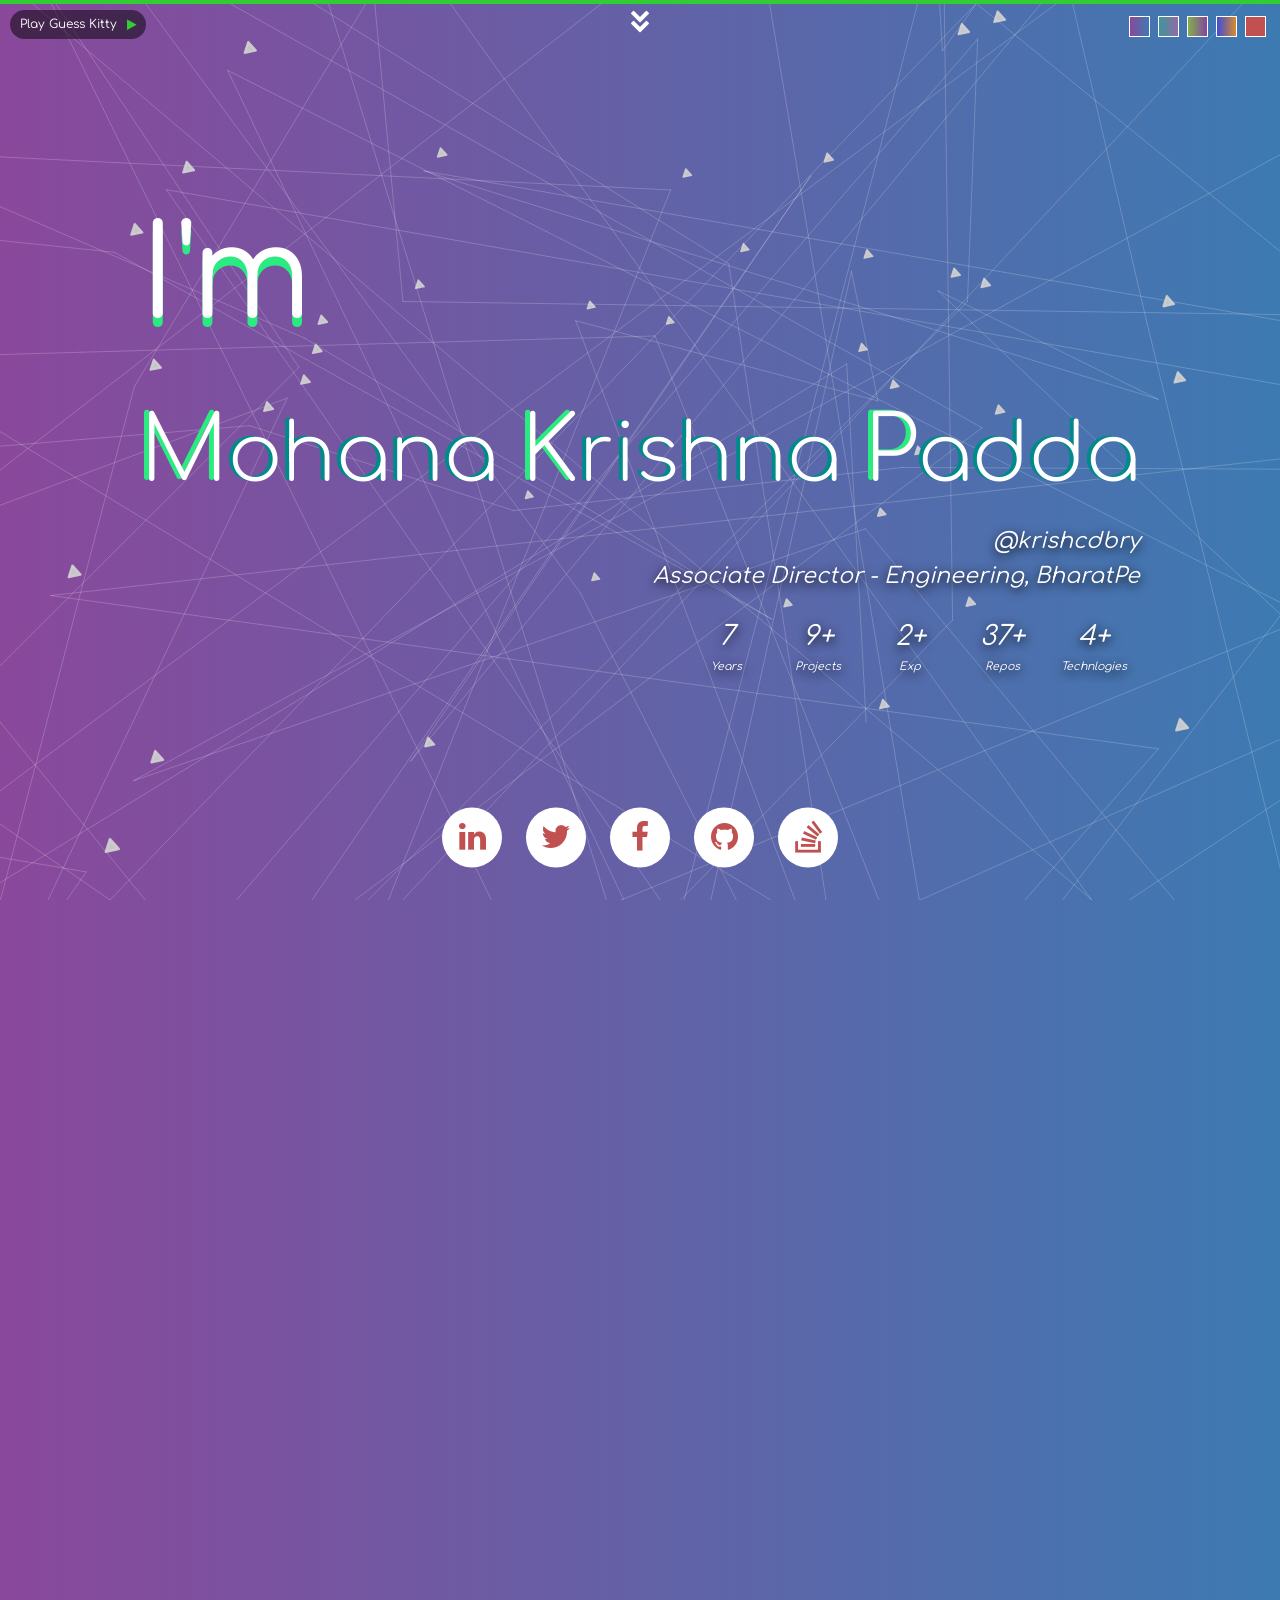
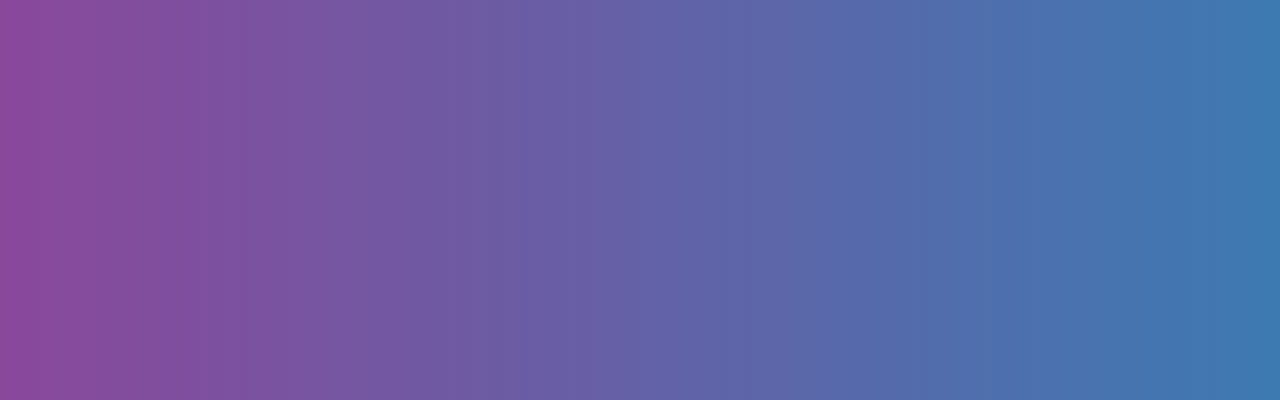
==== commit a616a33e: "Landing file changes" ====
--- a/krish/index.html
+++ b/krish/index.html
@@ -65,7 +65,7 @@
 					<div class="info info-two"> <span class="count"> 35 </span>+ <i>Projects</i></div>
 					<div class="info info-one"> <span class="count"> 6 </span>+ <i>Exp </i></div>
 					<div class="info info-one"> <span class="count"> 150 </span>+ <i>Repos </i></div>
-					<div class="info info-one"> <span class="count"> 10 </span>+ <i> Technlogies </i></div>
+					<div class="info info-one"> <span class="count"> 15 </span>+ <i> Technlogies </i></div>
 				</div>		
 			</div>
 		</div>
--- a/krish/assets/css/krish.css
+++ b/krish/assets/css/krish.css
@@ -5,7 +5,8 @@
 	font-display: swap;
 	src: url(../font/comfortaa.woff2) format('woff2');
 	unicode-range: U+0000-00FF, U+0131, U+0152-0153, U+02BB-02BC, U+02C6, U+02DA, U+02DC, U+2000-206F, U+2074, U+20AC, U+2122, U+2191, U+2193, U+2212, U+2215, U+FEFF, U+FFFD;
-  }
+}
+
 html, body, div, span, h1, h2, h3, h4, h5, h6, menu, nav, output, ruby, section, summary, time, mark, audio, video, p, blockquote, pre, a, abbr, b, u, i, center, ol, ul, li, form, label, table, caption, tbody, tr, th, td, footer, header {
 	margin: 0;
 	padding: 0
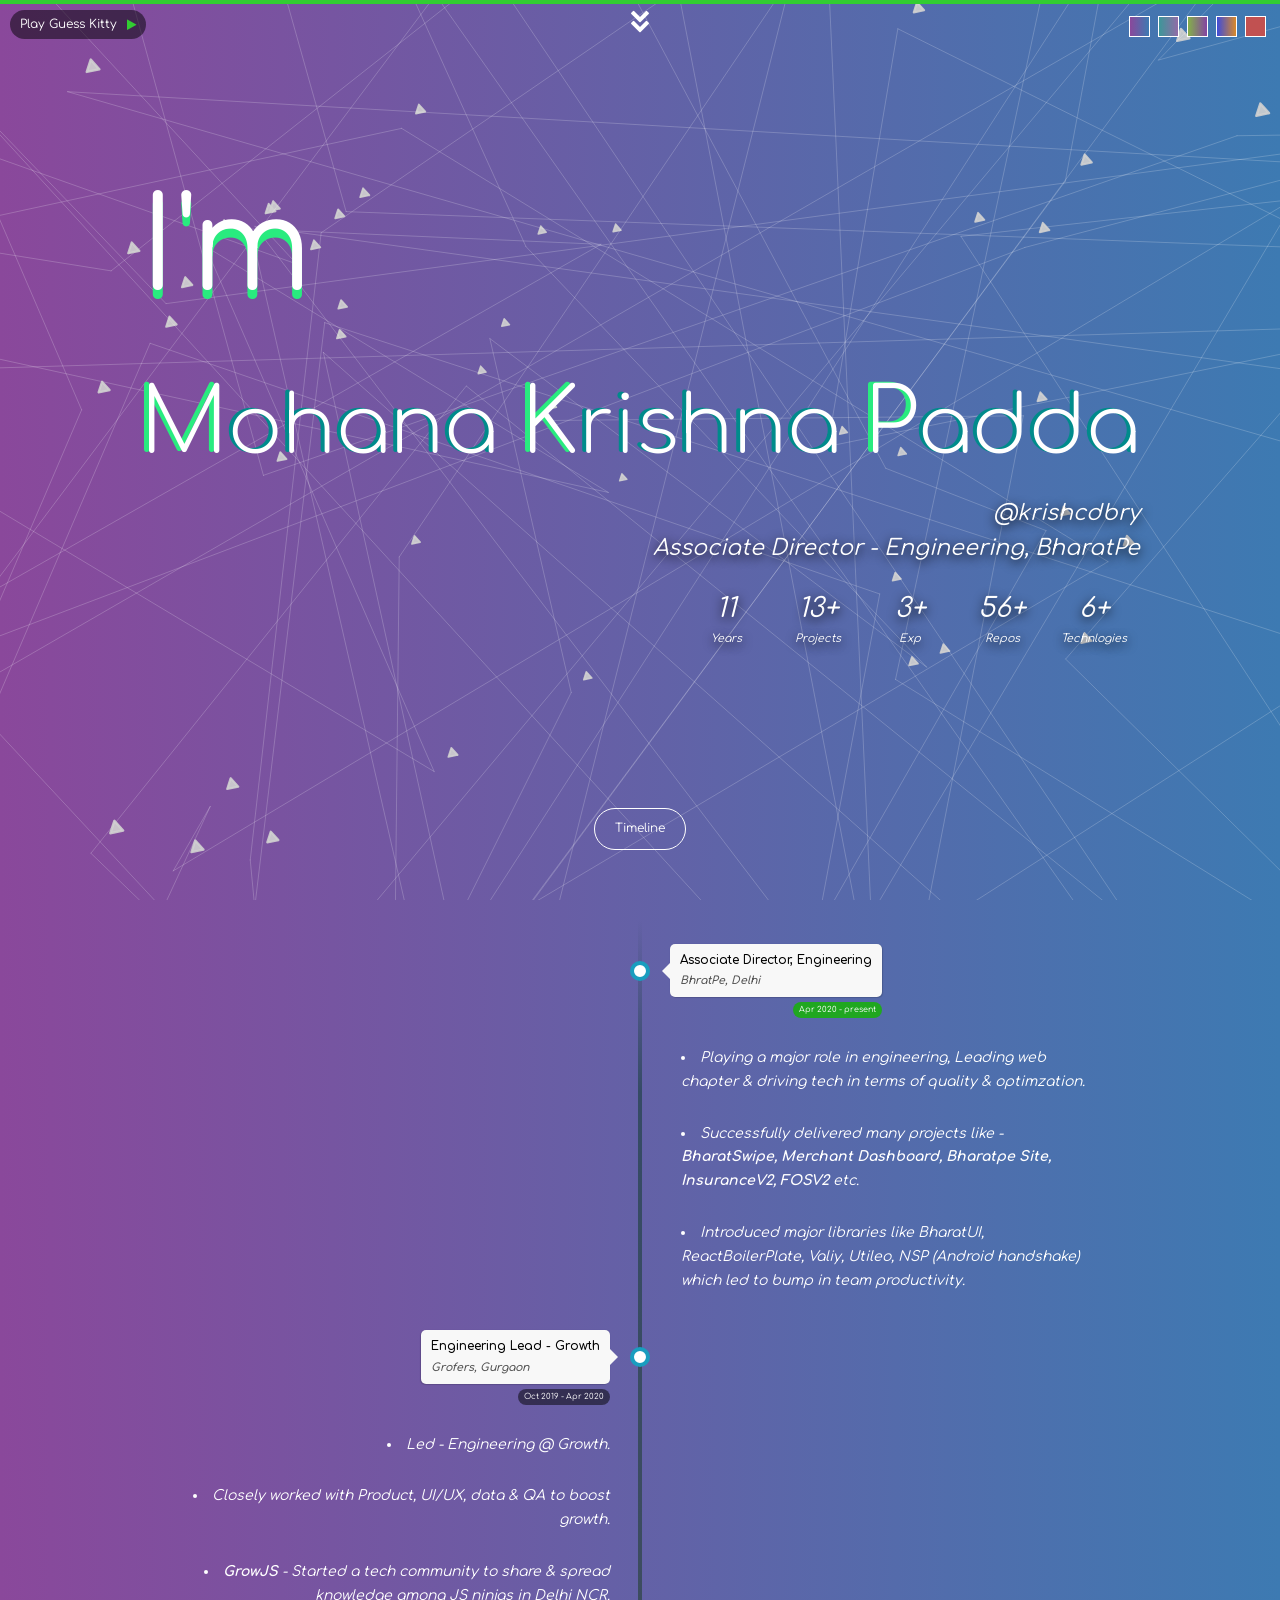
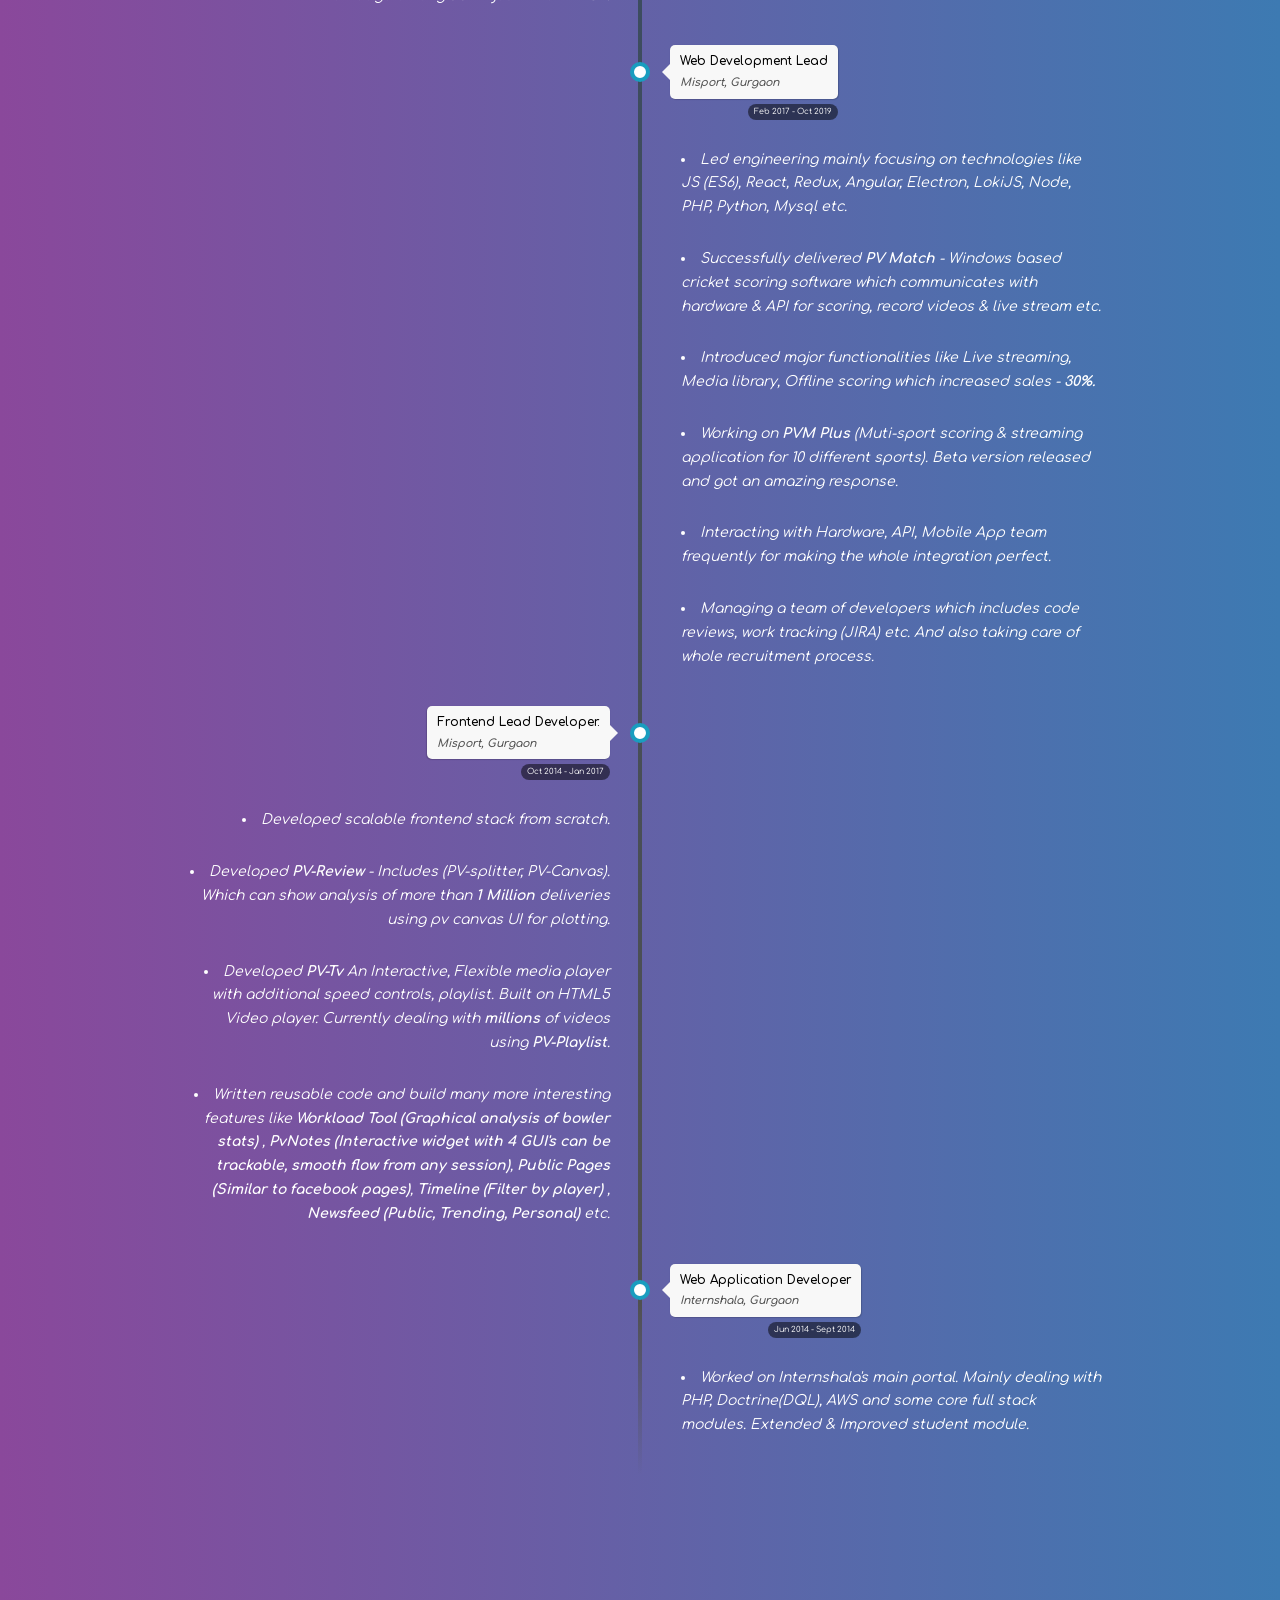
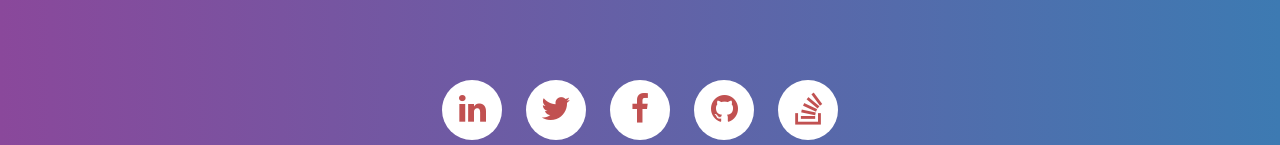
==== commit 1d675aca: "Timeline added" ====
--- a/krish/index.html
+++ b/krish/index.html
@@ -68,15 +68,202 @@
 					<div class="info info-one"> <span class="count"> 15 </span>+ <i> Technlogies </i></div>
 				</div>		
 			</div>
-		</div>
-	</div>
-	<div class="contact">
-		<a href="https://linkedin.com/in/krishcdbry" class="link"><i class="fa fa-linkedin"></i></a>
-		<a href="https://twitter.com/krishcdbry" class="link"><i class="fa fa-twitter"></i></a>
-		<a href="https://facebook.com/krishcdbry" class="link"><i class="fa fa-facebook"></i></a>
-		<a href="https://github.com/krishcdbry" class="link"><i class="fa fa-github"></i></a>
-		<a href="https://stackoverflow.com/users/3800824/krishcdbry" class="link"><i class="fa fa-stack-overflow"></i></a>
-	</div>
+			<div class="timeline-button">
+			  <a href="#timeline">Timeline</a>
+			</div>
+		</div>
+	</div>
+</div>
+
+<div class="timeline-container" id="timeline">
+	<ul class="timeline">
+	<li>
+		<div class="direction-r">
+			<div class="flag-wrapper">
+				<span class="flag">Associate Director, Engineering <br/> <i> BhratPe, Delhi </i></span>
+				<span class="time-wrapper active"><span class="time"> Apr 2020 - present</span></span>
+			</div>
+			<div class="desc">
+
+				<ul>
+					<li> Playing a major role in engineering, Leading web chapter & driving tech in terms of quality & optimzation. </li>
+					<li> Successfully delivered many projects like - <b> BharatSwipe, Merchant Dashboard, Bharatpe Site, InsuranceV2, FOSV2 </b> etc. </li>
+					<li> Introduced major libraries like <b></b> BharatUI, ReactBoilerPlate, Valiy, Utileo, NSP (Android handshake) </b> which led to bump in team productivity. </li>
+				</ul>
+
+			</div>
+		</div>
+	</li>
+	<li>
+		<div class="direction-l">
+			<div class="flag-wrapper">
+				<span class="flag">Engineering Lead - Growth <br/> <i>Grofers, Gurgaon</i> </span>
+				<span class="time-wrapper"><span class="time"> Oct 2019 - Apr 2020 </span></span>
+			</div>
+			<div class="desc">
+				<ul>
+					<li> Led - Engineering @ Growth.</li>
+					<li> Closely worked with Product, UI/UX, data & QA to boost growth. </li>
+					<li> <b>GrowJS</b> - Started a tech community to share & spread knowledge among JS ninjas in Delhi NCR. </li>
+				</ul>
+			</div>
+		</div>
+	</li>
+	<li>
+		<div class="direction-r">
+			<div class="flag-wrapper">
+				<span class="flag">Web Development Lead <br/> <i> Misport, Gurgaon </i> </span>
+				<span class="time-wrapper"><span class="time"> Feb 2017 - Oct 2019  </span></span>
+			</div>
+			<div class="desc">
+				<ul>
+					<li> Led engineering mainly focusing on technologies like JS (ES6), React, Redux, Angular, Electron, LokiJS, Node, PHP, Python, Mysql etc.</li>
+					<li> Successfully delivered <b> PV Match </b> - Windows based cricket scoring software which communicates with hardware & API for scoring, record videos & live stream etc. </li>
+					<li> Introduced major functionalities like <b></b>Live streaming, Media library, Offline scoring </b> which increased sales - <b>30%.</b> </li>
+					<li> Working on <b>PVM Plus </b>(Muti-sport scoring & streaming application for 10 different sports). Beta version released and got an amazing response. </li>
+					<li> Interacting with Hardware, API, Mobile App team frequently for making the whole integration perfect.</li>
+					<li> Managing a team of developers which includes code reviews, work tracking (JIRA) etc. And also taking care of whole recruitment process.</li>
+				</ul>
+			</div>
+		</div>
+	</li>
+		<li>
+			<div class="direction-l">
+				<div class="flag-wrapper">
+					<span class="flag">Frontend Lead Developer. <br/> <i>Misport, Gurgaon</i> </span>
+					<span class="time-wrapper"><span class="time"> Oct 2014 - Jan 2017 </span></span>
+				</div>
+				<div class="desc">
+					<ul>
+						<li>
+							Developed scalable frontend stack from scratch.
+						</li>
+						<li>
+							Developed <b>PV-Review</b> - Includes (PV-splitter, PV-Canvas). Which can show analysis of more than <b>1 Million</b> deliveries using pv canvas UI for plotting.
+						</li>
+						<li>
+							Developed <b>PV-Tv</b> An Interactive, Flexible media player with additional speed controls, playlist. Built on HTML5 Video player. Currently dealing with <b>millions</b> of videos using <b>PV-Playlist</b>.
+						</li>
+						<li>
+							Written reusable code and build many more interesting features like <b>Workload Tool (Graphical analysis of bowler stats) </b>, <b>PvNotes (Interactive widget with 4 GUI's can be trackable, smooth flow from any session)</b>, <b>Public Pages (Similar to facebook pages)</b>, <b>
+							Timeline (Filter by player) </b>, <b>Newsfeed (Public, Trending, Personal) </b> etc.
+						</li>
+					</ul>
+				</div>
+			</div>
+		</li>
+
+		<li>
+			<div class="direction-r">
+				<div class="flag-wrapper">
+					<span class="flag"> Web Application Developer <br/> <i>Internshala, Gurgaon</i> </span>
+					<span class="time-wrapper"><span class="time"> Jun 2014 - Sept 2014 </span></span>
+				</div>
+				<div class="desc">
+					<ul>
+						<li>Worked on Internshala's main portal. Mainly dealing with PHP, Doctrine(DQL), AWS and some core full
+							stack modules. Extended & Improved student module.
+						</li>
+					</ul>
+				</div>
+			</div>
+		</li>
+  
+	</ul>
+</div>
+<!-- 
+<div class="project-container" id="project">
+
+	<div class="project-item">
+		<div class="icon-content">
+			<img src="https://heartynote.com/_next/static/images/logo-bbe3d64f7a66f65f29732edd042f017e.png" class="inverse-icon">
+		</div>
+		<div class="desc-content">
+			<span class="project-name">Heartynote</span>
+			<div class="project-info">
+				A social networking platform focusing on personal life by connecting user with his memories & close friends lifelong. Introduced <b>On this day</b> concept in 2013 before <b>Facebook</b> has introduced it.
+			</div>
+			<div class="technologies">
+				<div> Javascript </div>
+				<div> Redux </div>
+				<div> React </div>
+				<div> LAMP Stack </div>
+				<div> AWS </div>
+				<div> Keymetrics </div>
+				<div> Firebase </div>
+				<div> KMP VPS </div>
+				<div> Java </div>
+				<div> XML </div>
+			</div>
+			<div class="links">heartynote.com</div>
+		</div>
+	</div>
+
+	<div class="project-item">
+		<span class="icon-content">
+			<img src="assets/pvm.png" class="inverse-icon">
+		</span>
+		<span class="project-name">PV Match</span>
+		<div class="project-info">
+			PV Match is a cricket scoring software based on Electron. With PVM, we can stream live games, score, plot wagon wheels, provide detailed line and length pitch maps and promote matches on Social Media at the push of a button.
+		</div>
+		<div class="technologies">
+			<div> Javascript </div>
+			<div> ReactJS </div>
+			<div> Redux</div>
+			<div> Node </div>
+			<div> Electron </div>
+			<div> LokiJS </div>
+		</div>
+		<div class="links">http://products.pitchvision.com/product/pv-match/</div>
+	</div>
+
+	<div class="project-item">
+		<span class="icon-content">
+			<img src="assets/pvmplus.ico" class="inverse-icon">
+		</span>
+		<span class="project-name">PVM Plus</span>
+		<div class="project-info">
+			PVM Plus is a mutisport scoring software supporting around 10 different sports. With PVM Plus user can Score, Record whole match, Highlights, Media library, Splicing videos every minute, Live streaming , Tagging players, Social connect, Complete match in Web & App etc.
+		</div>
+		<div class="technologies">
+			<div> Javascript </div>
+			<div> ReactJS </div>
+			<div> Redux</div>
+			<div> Node </div>
+			<div> FFmpeg </div>
+			<div> Electron </div>
+			<div> LokiJS </div>
+		</div>
+		<div class="link">http://products.pitchvision.com/product/pv-match/</div> 
+	</div>
+
+	<div class="project-item">
+		<span class="icon-content">
+			<img src="assets/pitchvision.png" class="inverse-icon">
+		</span>
+		<span class="project-name">PV Network</span>
+		<div class="project-info">
+			PV Network is a Cricket Social Networking platform + Personal Coaching (Paid version).
+		</div>
+		<div class="technologies">
+			<div> Javascript </div>
+			<div> Angular </div>
+			<div> PHP </div>
+			<div> React </div>
+			<div> SASS </div>
+			<div> Mysql </div>
+		</div>
+		<div class="links">zangura.com</div>
+	</div>
+
+</div> -->
+<div class="contact">
+	<a href="https://linkedin.com/in/krishcdbry" class="link"><i class="fa fa-linkedin"></i></a>
+	<a href="https://twitter.com/krishcdbry" class="link"><i class="fa fa-twitter"></i></a>
+	<a href="https://facebook.com/krishcdbry" class="link"><i class="fa fa-facebook"></i></a>
+	<a href="https://github.com/krishcdbry" class="link"><i class="fa fa-github"></i></a>
+	<a href="https://stackoverflow.com/users/3800824/krishcdbry" class="link"><i class="fa fa-stack-overflow"></i></a>
 </div>
 
 <div class="resume">
--- a/krish/assets/css/krish.css
+++ b/krish/assets/css/krish.css
@@ -7,6 +7,10 @@
 	unicode-range: U+0000-00FF, U+0131, U+0152-0153, U+02BB-02BC, U+02C6, U+02DA, U+02DC, U+2000-206F, U+2074, U+20AC, U+2122, U+2191, U+2193, U+2212, U+2215, U+FEFF, U+FFFD;
 }
 
+html {
+	scroll-behavior: smooth;
+}
+
 html, body, div, span, h1, h2, h3, h4, h5, h6, menu, nav, output, ruby, section, summary, time, mark, audio, video, p, blockquote, pre, a, abbr, b, u, i, center, ol, ul, li, form, label, table, caption, tbody, tr, th, td, footer, header {
 	margin: 0;
 	padding: 0
@@ -17,7 +21,7 @@
 }
 
 ol, ul {
-	list-style: none
+	list-style: inside;
 }
 
 blockquote, q {
@@ -51,7 +55,6 @@
 	background-repeat: no-repeat;
 	background-size: cover;
 	background-attachment: fixed;
-	overflow: hidden;
 	-webkit-font-smoothing: antialiased !important;
 	-box-font-smoothing: antialiased !important;
 	-webkit-transition: all 0.5s ease;
@@ -84,11 +87,7 @@
 }
 
 .main {
-	position: absolute;
-    left: 50%;
-    top: 50%;
-    transform: translate(-50%, -50%);
-    width: 100vw;
+    height: 100vh;
 }
 
 span.hi {
@@ -156,6 +155,30 @@
 	position: relative;
 }
 
+.timeline-button {
+    z-index: 999;
+    position: absolute;
+    bottom: 50px;
+    width: inherit;
+    display: flex;
+    justify-content: center;
+    box-sizing: border-box;
+    left: 50%;
+    transform: translate(-50%, 0px);
+}
+
+.timeline-button a {
+	display: flex;
+	border: 1px solid #fff;
+	border-radius: 50px;
+	height: 40px;
+	padding: 0px 20px;
+	justify-content: center;
+	align-items: center;
+	color: #fff;
+	text-decoration: none;
+}
+
 .block p {
 	text-align: justify;
 	padding-left: 5px;
@@ -200,11 +223,8 @@
 	-moz-animation: social 2s 1;
 	-o-animation: social 2s 1;
 	animation: social 2s 1;
-    position: fixed;
-    bottom: 0px;
-    left: 50%;
-	transform: translate(-50%, 0);
 	width: 100vw;
+	margin-bottom: 75px;
 }
 
 .contact a {
@@ -442,6 +462,396 @@
 	display: block;
 	font-size: 24px;
 }
+
+.timeline-container {
+	min-height: 100vh;
+	display: flex;
+	align-items: center;
+}
+
+  .timeline {
+	position: relative;
+	width: 72vw;
+	margin: 0 auto;
+	margin-top: 20px;
+	padding: 1em 0;
+	list-style-type: none;
+	margin-bottom: 200px;
+  }
+  
+  .timeline:before {
+	position: absolute;
+	left: 50%;
+	top: 0;
+	content: ' ';
+	display: block;
+	width: 4px;
+	height: 100%;
+	margin-left: -2px;
+	background: rgb(80,80,80);
+	background: -moz-linear-gradient(top, rgba(80,80,80,0) 0%, rgb(80,80,80) 8%, rgb(80,80,80) 92%, rgba(80,80,80,0) 100%);
+	background: -webkit-gradient(linear, left top, left bottom, color-stop(0%,rgba(30,87,153,1)), color-stop(100%,rgba(125,185,232,1)));
+	background: -webkit-linear-gradient(top, rgba(80,80,80,0) 0%, rgb(80,80,80) 8%, rgb(80,80,80) 92%, rgba(80,80,80,0) 100%);
+	background: -o-linear-gradient(top, rgba(80,80,80,0) 0%, rgb(80,80,80) 8%, rgb(80,80,80) 92%, rgba(80,80,80,0) 100%);
+	background: -ms-linear-gradient(top, rgba(80,80,80,0) 0%, rgb(80,80,80) 8%, rgb(80,80,80) 92%, rgba(80,80,80,0) 100%);
+	background: linear-gradient(to bottom, rgba(80,80,80,0) 0%, rgb(53, 75, 101) 8%, rgb(80,80,80) 92%, rgba(80,80,80,0) 100%);
+	z-index: 5;
+  }
+  
+  .timeline li {
+	padding: 1em 0;
+	line-height: 1.7;
+  }
+  
+  .timeline li:after {
+	content: "";
+	display: block;
+	height: 0;
+	clear: both;
+	visibility: hidden;
+  }
+  
+  .direction-l {
+	position: relative;
+	width: calc(36vw - 30px);
+	float: left;
+	text-align: right;
+  }
+  
+  .direction-r {
+	position: relative;
+    width: calc(36vw - 30px);
+    float: right;
+  }
+  
+  .flag-wrapper {
+	position: relative;
+    display: inline-block;
+    text-align: center;
+    display: inline-flex;
+    flex-direction: column;
+    align-items: flex-end;
+  }
+  
+  .flag {
+	position: relative;
+	display: inline;
+	background: rgb(248,248,248);
+	padding: 6px 10px;
+	border-radius: 5px;
+	
+	font-weight: 600;
+	text-align: left;
+  }
+
+  .flag i {
+	  font-size: 11px;
+	  color: #555;
+  }
+  
+  .direction-l .flag {
+	-webkit-box-shadow: -1px 1px 1px rgba(0,0,0,0.15), 0 0 1px rgba(0,0,0,0.15);
+	-moz-box-shadow: -1px 1px 1px rgba(0,0,0,0.15), 0 0 1px rgba(0,0,0,0.15);
+	box-shadow: -1px 1px 1px rgba(0,0,0,0.15), 0 0 1px rgba(0,0,0,0.15);
+  }
+  
+  .direction-r .flag {
+	-webkit-box-shadow: 1px 1px 1px rgba(0,0,0,0.15), 0 0 1px rgba(0,0,0,0.15);
+	-moz-box-shadow: 1px 1px 1px rgba(0,0,0,0.15), 0 0 1px rgba(0,0,0,0.15);
+	box-shadow: 1px 1px 1px rgba(0,0,0,0.15), 0 0 1px rgba(0,0,0,0.15);
+  }
+  
+  .direction-l .flag:before,
+  .direction-r .flag:before {
+	position: absolute;
+	top: 50%;
+	right: -40px;
+	content: ' ';
+	display: block;
+	width: 12px;
+	height: 12px;
+	margin-top: -10px;
+	background: #fff;
+	border-radius: 10px;
+	border: 4px solid rgba(0, 147, 184, 0.9);
+	z-index: 10;
+  }
+  
+  .direction-r .flag:before {
+	left: -40px;
+  }
+  
+  .direction-l .flag:after {
+	content: "";
+	position: absolute;
+	left: 100%;
+	top: 50%;
+	height: 0;
+	width: 0;
+	margin-top: -8px;
+	border: solid transparent;
+	border-left-color: rgb(248,248,248);
+	border-width: 8px;
+	pointer-events: none;
+  }
+  
+  .direction-r .flag:after {
+	content: "";
+	position: absolute;
+	right: 100%;
+	top: 50%;
+	height: 0;
+	width: 0;
+	margin-top: -8px;
+	border: solid transparent;
+	border-right-color: rgb(248,248,248);
+	border-width: 8px;
+	pointer-events: none;
+  }
+  
+  .time-wrapper {
+	display: inline;
+    line-height: 1em;
+    font-size: 0.66666em;
+    vertical-align: middle;
+    background: rgba(0,0,0,0.5);
+    color: #fff;
+    border-radius: 10px;
+    margin-top: 5px;
+  }
+
+  .active {
+	  background: #20a720!important;
+  }
+  
+  .direction-l .time-wrapper {
+	float: left;
+  }
+  
+  .direction-r .time-wrapper {
+	float: right;
+  }
+  
+  .time {
+	display: inline-block;
+	padding: 4px 6px;
+  }
+  
+  .desc {
+	margin: 1em 0.75em 0 0;
+	font-size: 0.77777em;
+	font-style: italic;
+	line-height: 1.5em;
+  }
+  
+  .direction-r .desc, .direction-l .desc {
+	margin: 1em 0 0 0.75em;
+	color: #fff;
+    font-size: 14px;
+  }
+
+  .project-container {
+	display: flex;
+	justify-content: center;
+	margin-bottom: 50px;
+	flex-wrap: wrap;
+  }
+
+  .project-item {
+    /* max-width: 60vw;
+    background: #254555;
+    border-radius: 12px;
+    color: #fff;
+    padding: 32px;
+	position: relative;
+	font-size: 15px; */
+
+	width: 60vw;
+	/* background: #8ca69c; */
+	margin: 10px;
+    border-radius: 12px;
+    color: #fff;
+    padding: 32px;
+    position: relative;
+    font-size: 15px;
+	border: 1px solid #175579;
+	margin-bottom: 60px;
+  }
+
+  .icon-content {
+    position: absolute;
+    top: 50%;
+    left: -120px;
+    transform: translate(0%, -50%);
+    background: #ffffff;
+    padding: 5px;
+    border-radius: 50%;
+    width: 62px;
+    height: 62px;
+    display: flex;
+    justify-content: center;
+	align-items: center;
+	
+	left: 50%;
+    transform: translate(-50%, 0);
+	top: -66px;
+  }
+
+  .project-name {
+	font-size: 20px;
+    margin: 3px 0px;
+	display: block;
+  }
+  
+  .project-info {
+	  padding: 10px 0px;
+  }
+
+  .technologies {
+	  padding-bottom: 20px;
+  }
+  
+  .technologies > div {
+    /* display: inline-block;
+    background: #505b5d;
+    padding: 2px 10px;
+    color: #fff;
+    border-radius: 50px;
+    font-style: italic;
+    margin: 1px 0px;
+    text-align: left;
+    font-size: 11px;
+	box-shadow: 0px 0px 2px #413c3c; */
+	
+	display: inline-block;
+    background: rgba(0,0,0,0.5);
+    padding: 2px 10px;
+    color: #fff;
+    border-radius: 50px;
+    font-style: italic;
+    margin: 1px 0px;
+    text-align: left;
+    font-size: 11px;
+    box-shadow: 0px 0px 2px #413c3c;
+  }
+
+  .icon-content img {
+	  width: 40px;
+	  height: 40px;
+	  object-fit: cover;
+  }
+
+  /* ================ Timeline Media Queries ================ */
+  
+  @media screen and (max-width: 660px) {
+  
+  .timeline {
+	   width: 100%;
+	  padding: 4em 0 1em 0;
+  }
+  
+  .timeline li {
+	  padding: 2em 0;
+  }
+  
+  .direction-l,
+  .direction-r {
+	  float: none;
+	  width: 100%;
+  
+	  text-align: center;
+  }
+  
+  .flag-wrapper {
+	  text-align: center;
+  }
+  
+  .flag {
+	  background: rgb(255,255,255);
+	  z-index: 15;
+  }
+  
+  .direction-l .flag:before,
+  .direction-r .flag:before {
+	position: absolute;
+	top: -30px;
+	  left: 50%;
+	  content: ' ';
+	  display: block;
+	  width: 12px;
+	  height: 12px;
+	  margin-left: -9px;
+	  background: #fff;
+	  border-radius: 10px;
+	  border: 4px solid rgb(255,80,80);
+	  z-index: 10;
+  }
+  
+  .direction-l .flag:after,
+  .direction-r .flag:after {
+	  content: "";
+	  position: absolute;
+	  left: 50%;
+	  top: -8px;
+	  height: 0;
+	  width: 0;
+	  margin-left: -8px;
+	  border: solid transparent;
+	  border-bottom-color: rgb(255,255,255);
+	  border-width: 8px;
+	  pointer-events: none;
+  }
+  
+  .time-wrapper {
+	  display: block;
+	  position: relative;
+	  margin: 4px 0 0 0;
+	  z-index: 14;
+  }
+  
+  .direction-l .time-wrapper {
+	  float: none;
+  }
+  
+  .direction-r .time-wrapper {
+	  float: none;
+  }
+  
+  .desc {
+	  position: relative;
+	  margin: 1em 0 0 0;
+	  padding: 1em;
+	  background:rgba(44, 70, 83, 0.98);
+	  -webkit-box-shadow: 0 0 1px rgba(0,0,0,0.20);
+	  -moz-box-shadow: 0 0 1px rgba(0,0,0,0.20);
+	  box-shadow: 0 0 1px rgba(0,0,0,0.20);
+	  border-radius: 10px;
+	  z-index: 15;
+  }
+  
+  .direction-l .desc,
+  .direction-r .desc {
+	  position: relative;
+	  margin: 1em 1em 0 1em;
+	  padding: 1em;
+	  
+	z-index: 15;
+  }
+
+  .icon-content {
+	left: 50%;
+    transform: translate(-50%, 0);
+    top: -66px;
+  }
+
+  .project-item {
+    width: 90vw;
+    box-sizing: border-box;
+    margin-bottom: 120px;
+  }
+  
+  }
+  
 
 @keyframes hi {
 	0% {
@@ -985,6 +1395,10 @@
 		font-size: 7rem;
 	}
 
+	ol, ul {
+		list-style: none!important;
+	}
+
 	.about-me .name {
 		font-size: 2rem;
 	}
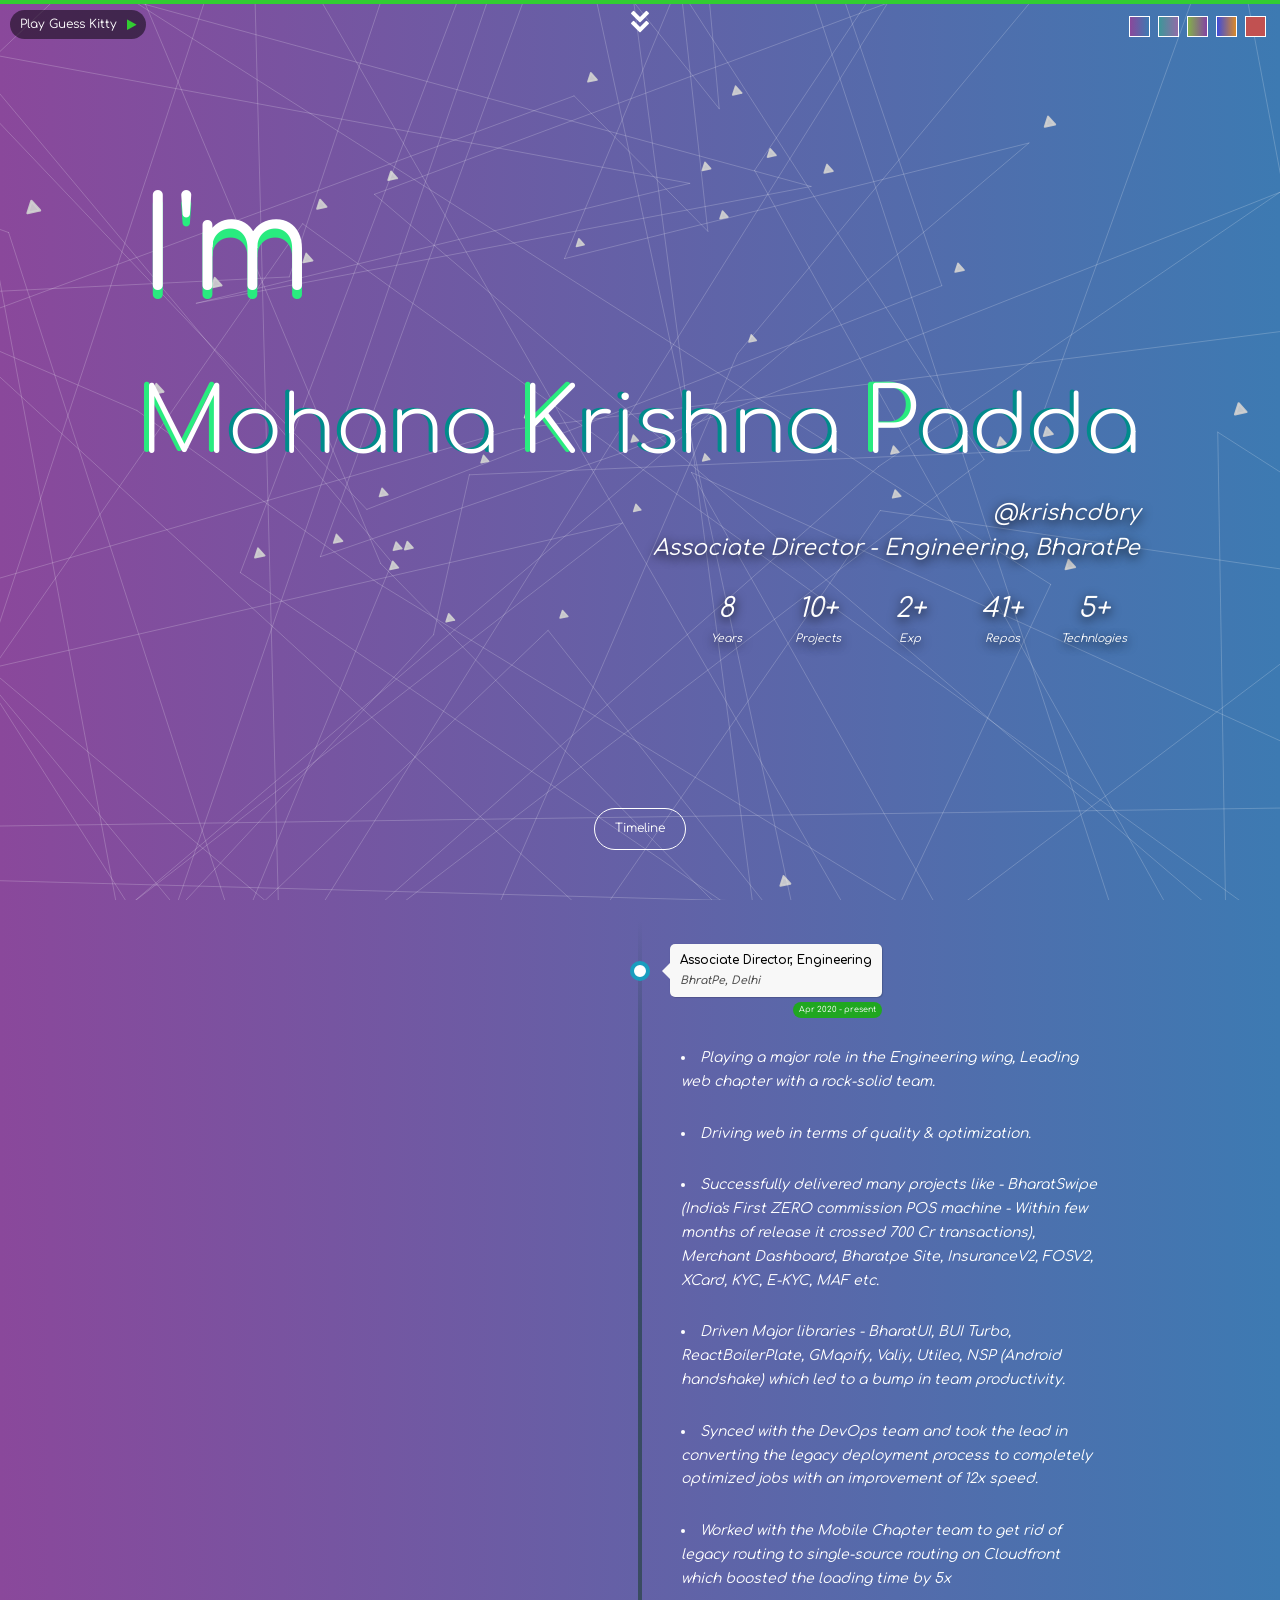
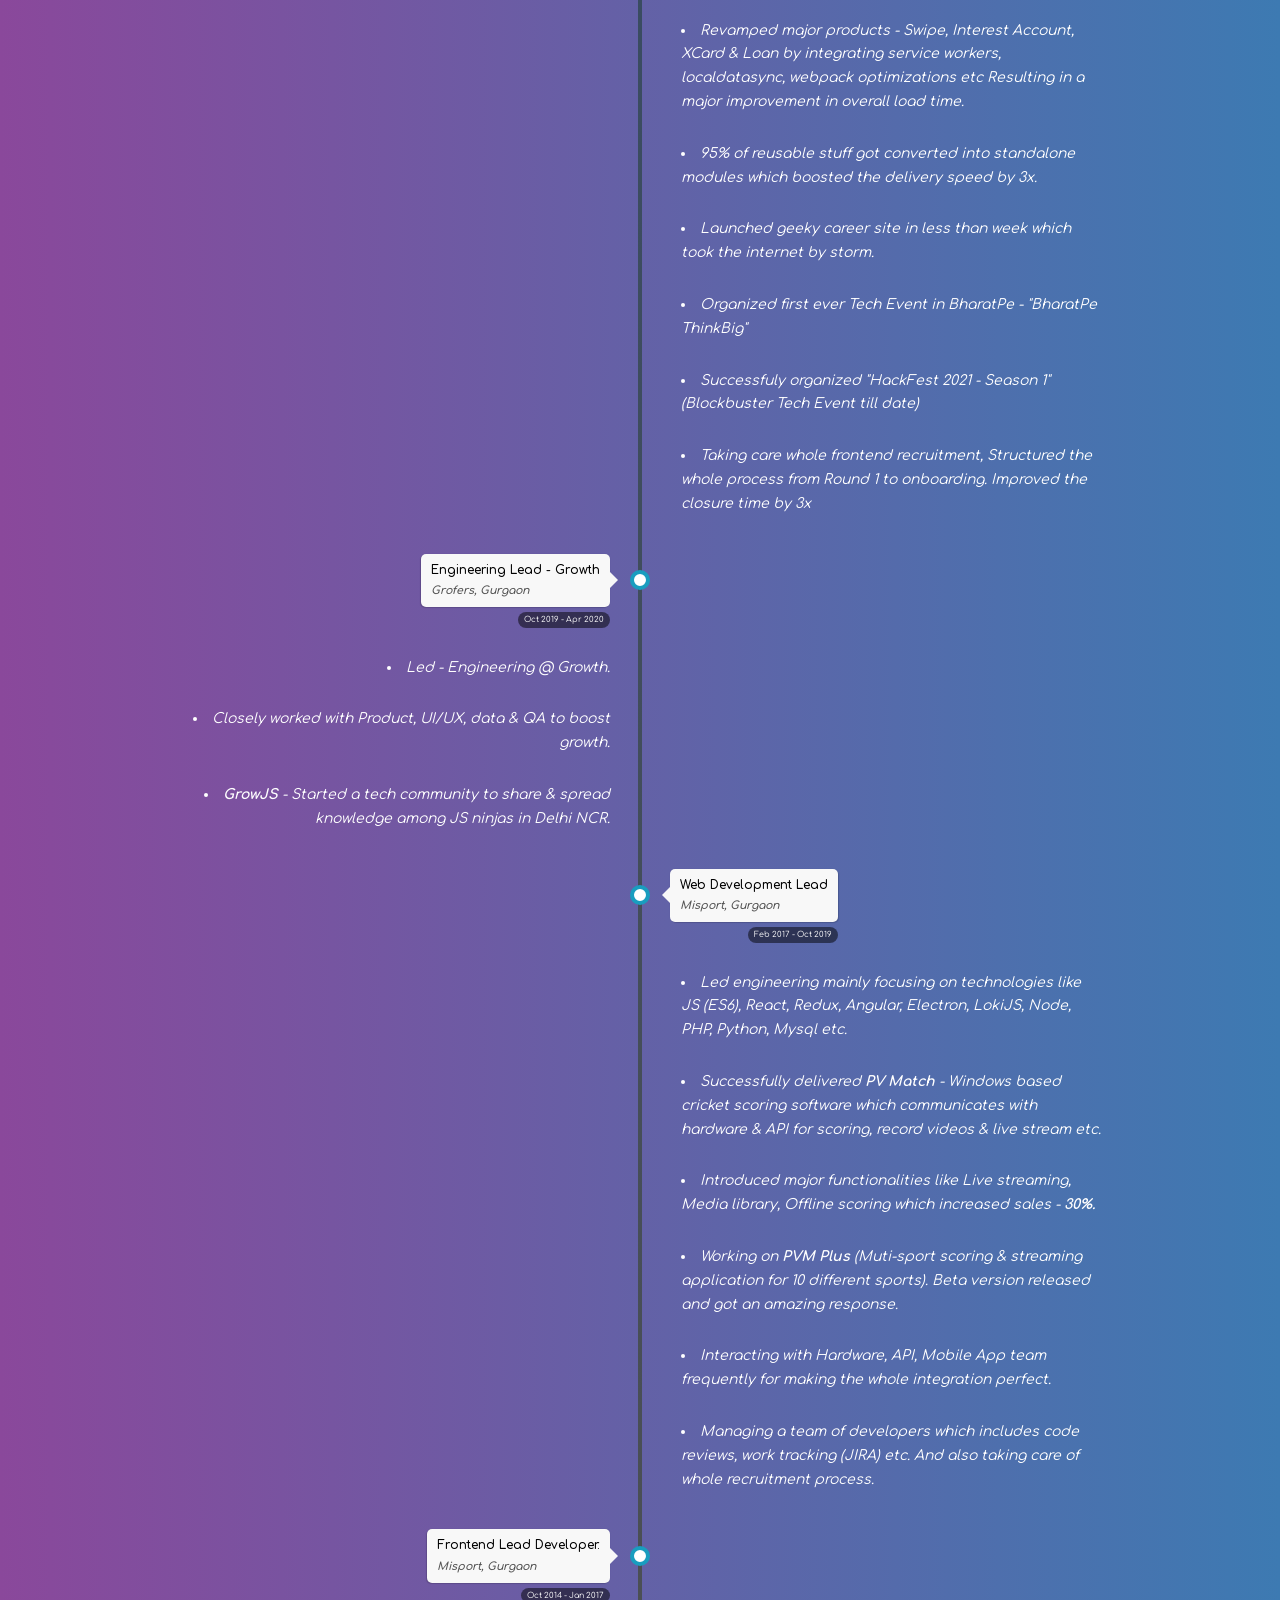
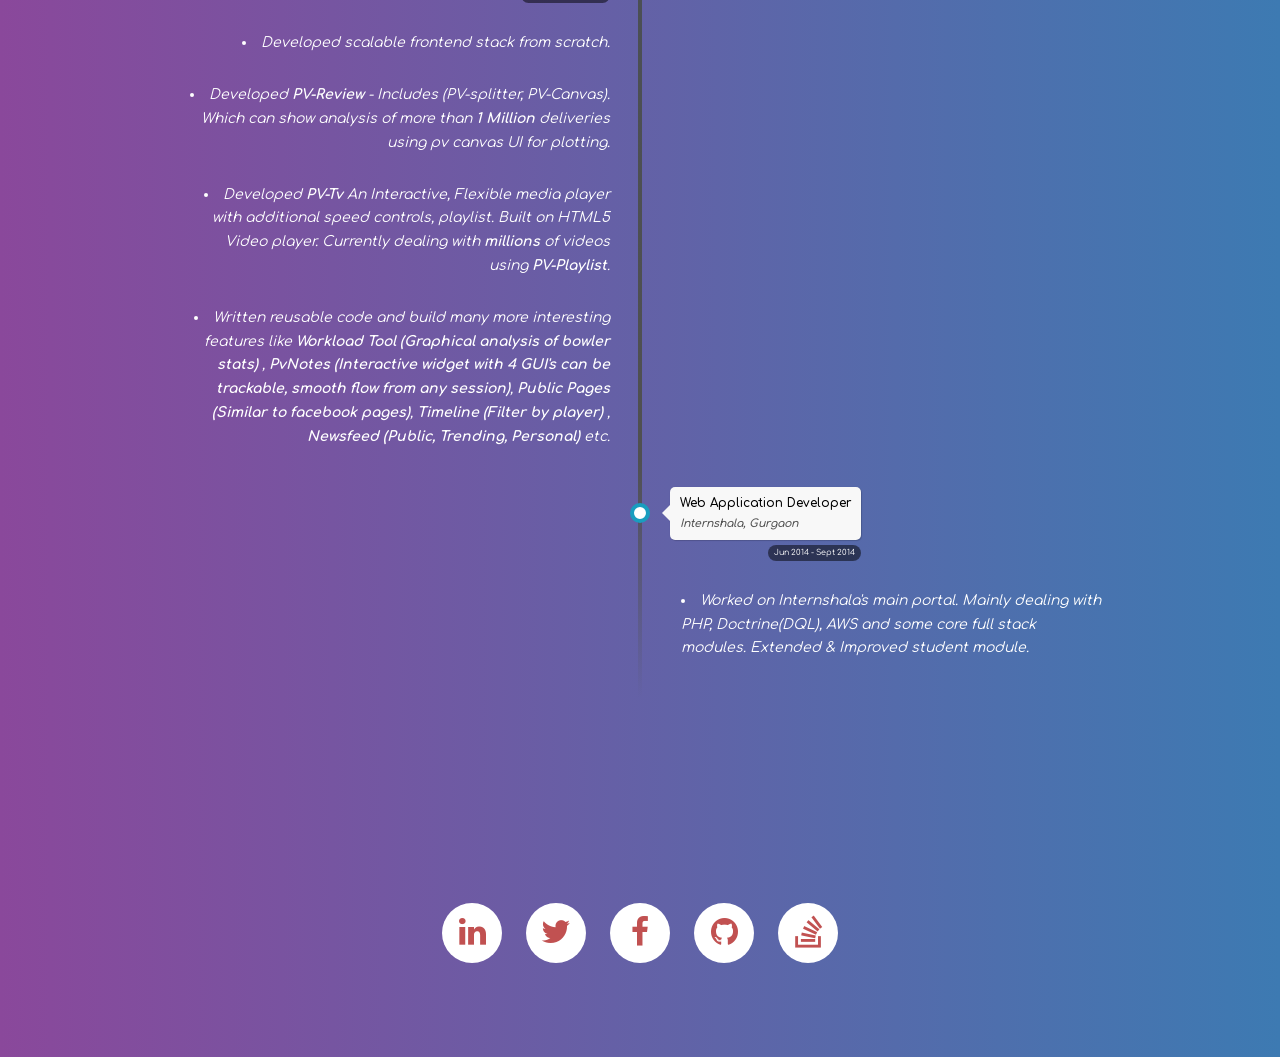
==== commit ea75d9b5: "Few changes" ====
--- a/krish/index.html
+++ b/krish/index.html
@@ -52,18 +52,16 @@
 			<span class="hi">I'm </span>
 			<span class="name">
 				<span class="letter" id="big1">M</span><span class="letter">o</span><span class="letter">h</span><span class="letter">a</span><span class="letter">n</span><span class="letter">a</span>
-
 				<span class="letter" id="big2">K</span><span class="letter">r</span><span class="letter">i</span><span class="letter">s</span><span class="letter">h</span><span class="letter">n</span><span class="letter">a</span>
-
 				<span class="letter" id="big3">P</span><span class="letter">a</span><span class="letter">d</span><span class="letter">d</span><span class="letter">a</span>
 			</span>
 			<div class="webname">
 				<span> @krishcdbry </span>
 				<span> Associate Director - Engineering, BharatPe </span>	
 				<div class="block info-block">
-					<div class="info info-one"> <span class="count"> 28 </span> <i>Years</i></div>
+					<div class="info info-one"> <span class="count"> 29 </span> <i>Years</i></div>
 					<div class="info info-two"> <span class="count"> 35 </span>+ <i>Projects</i></div>
-					<div class="info info-one"> <span class="count"> 6 </span>+ <i>Exp </i></div>
+					<div class="info info-one"> <span class="count"> 7 </span>+ <i>Exp </i></div>
 					<div class="info info-one"> <span class="count"> 150 </span>+ <i>Repos </i></div>
 					<div class="info info-one"> <span class="count"> 15 </span>+ <i> Technlogies </i></div>
 				</div>		
@@ -84,11 +82,19 @@
 				<span class="time-wrapper active"><span class="time"> Apr 2020 - present</span></span>
 			</div>
 			<div class="desc">
-
 				<ul>
-					<li> Playing a major role in engineering, Leading web chapter & driving tech in terms of quality & optimzation. </li>
-					<li> Successfully delivered many projects like - <b> BharatSwipe, Merchant Dashboard, Bharatpe Site, InsuranceV2, FOSV2 </b> etc. </li>
-					<li> Introduced major libraries like <b></b> BharatUI, ReactBoilerPlate, Valiy, Utileo, NSP (Android handshake) </b> which led to bump in team productivity. </li>
+					<li>Playing a major role in the Engineering wing, Leading web chapter with a rock-solid team.</li>
+					<li>Driving web in terms of quality & optimization.</li>
+					<li>Successfully delivered many projects like - BharatSwipe (India's First ZERO commission POS machine - Within few months of release it crossed 700 Cr transactions), Merchant Dashboard, Bharatpe Site, InsuranceV2, FOSV2, XCard, KYC, E-KYC, MAF etc.</li>
+					<li>Driven Major libraries - BharatUI, BUI Turbo, ReactBoilerPlate, GMapify, Valiy, Utileo, NSP (Android handshake) which led to a bump in team productivity.</li>
+					<li>Synced with the DevOps team and took the lead in converting the legacy deployment process to completely optimized jobs with an improvement of 12x speed.</li>
+					<li>Worked with the Mobile Chapter team to get rid of legacy routing to single-source routing on Cloudfront which boosted the loading time by 5x</li>
+					<li>Revamped major products - Swipe, Interest Account, XCard & Loan by integrating service workers, localdatasync, webpack optimizations etc Resulting in a major improvement in overall load time.</li>
+					<li>95% of reusable stuff got converted into standalone modules which boosted the delivery speed by 3x.</li>
+					<li>Launched geeky career site in less than week which took the internet by storm.</li>
+					<li>Organized first ever Tech Event in BharatPe - "BharatPe ThinkBig"</li>
+					<li>Successfuly organized "HackFest 2021 - Season 1" (Blockbuster Tech Event till date)</li>
+					<li>Taking care whole frontend recruitment, Structured the whole process from Round 1 to onboarding. Improved the closure time by 3x</li>
 				</ul>
 
 			</div>
--- a/krish/assets/css/krish.css
+++ b/krish/assets/css/krish.css
@@ -51,6 +51,8 @@
 	font-size: 12px;
 	line-height: 1.6;
 	height: 100vh;
+	overflow-x: hidden;
+	overflow-y: auto;
 	background-color: #c15151;
 	background-repeat: no-repeat;
 	background-size: cover;
@@ -224,7 +226,7 @@
 	-o-animation: social 2s 1;
 	animation: social 2s 1;
 	width: 100vw;
-	margin-bottom: 75px;
+	padding-bottom: 89px;
 }
 
 .contact a {
@@ -1429,3 +1431,16 @@
 }
 }
 
+body::-webkit-scrollbar {
+	width: 1px;               /* width of the entire scrollbar */
+  }
+  
+  body::-webkit-scrollbar-track {
+	background: transparent;        /* color of the tracking area */
+  }
+  
+  body::-webkit-scrollbar-thumb {
+	background-color: #ddd;    /* color of the scroll thumb */
+	border-radius: 20px;       /* roundness of the scroll thumb */
+	border: 2px solid #bbb;  /* creates padding around scroll thumb */
+  }
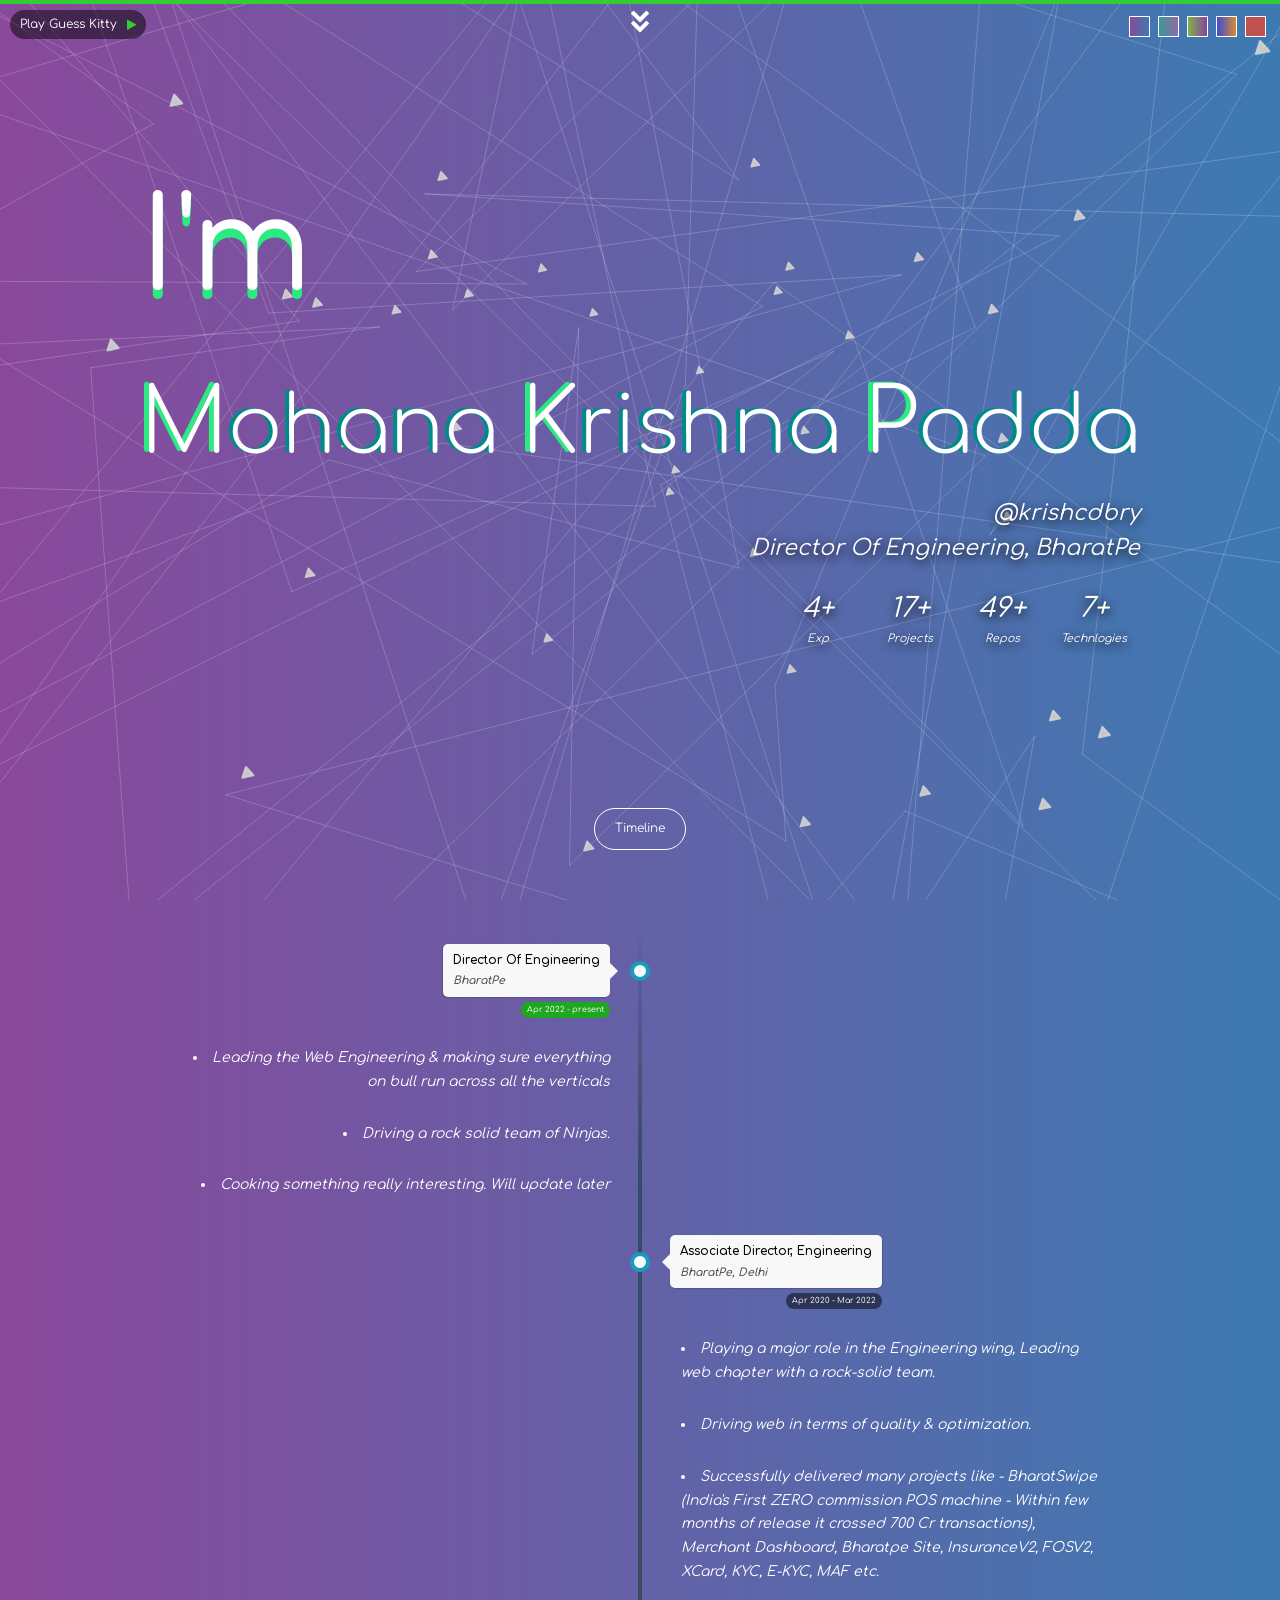
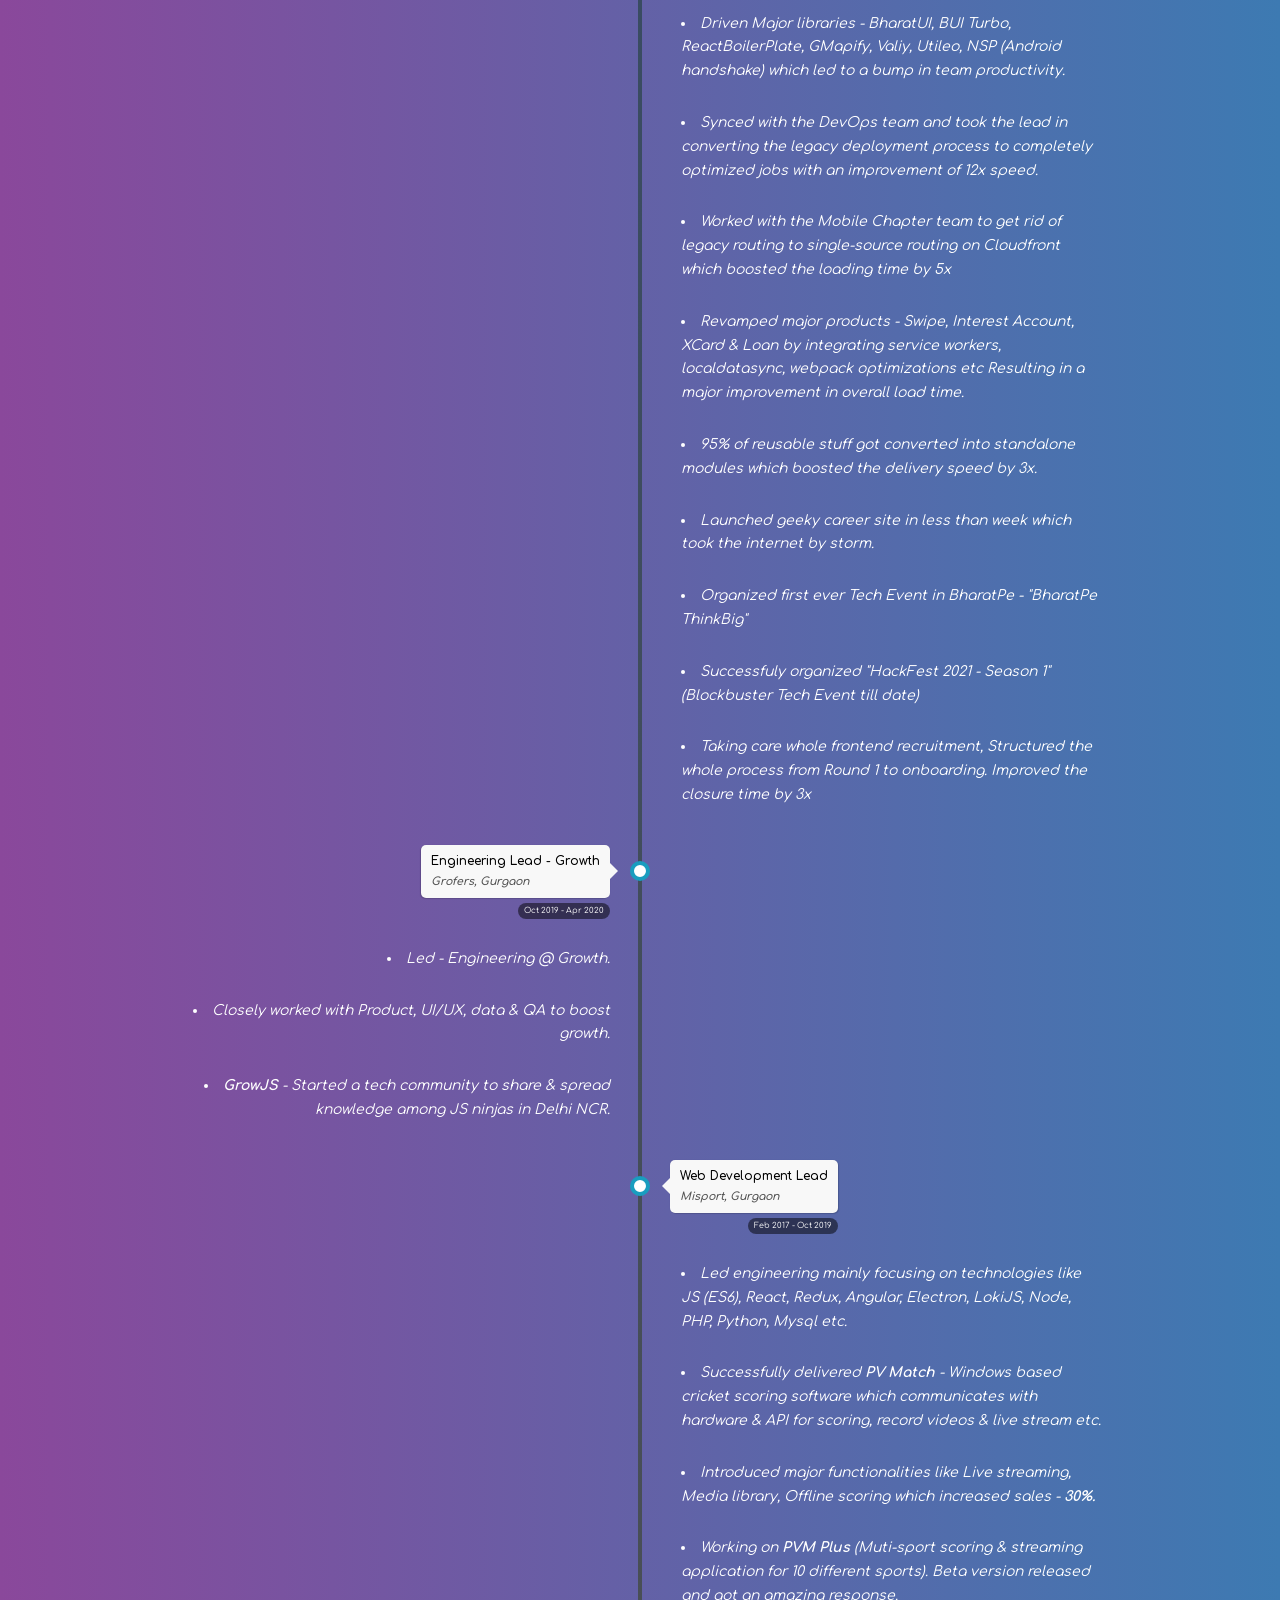
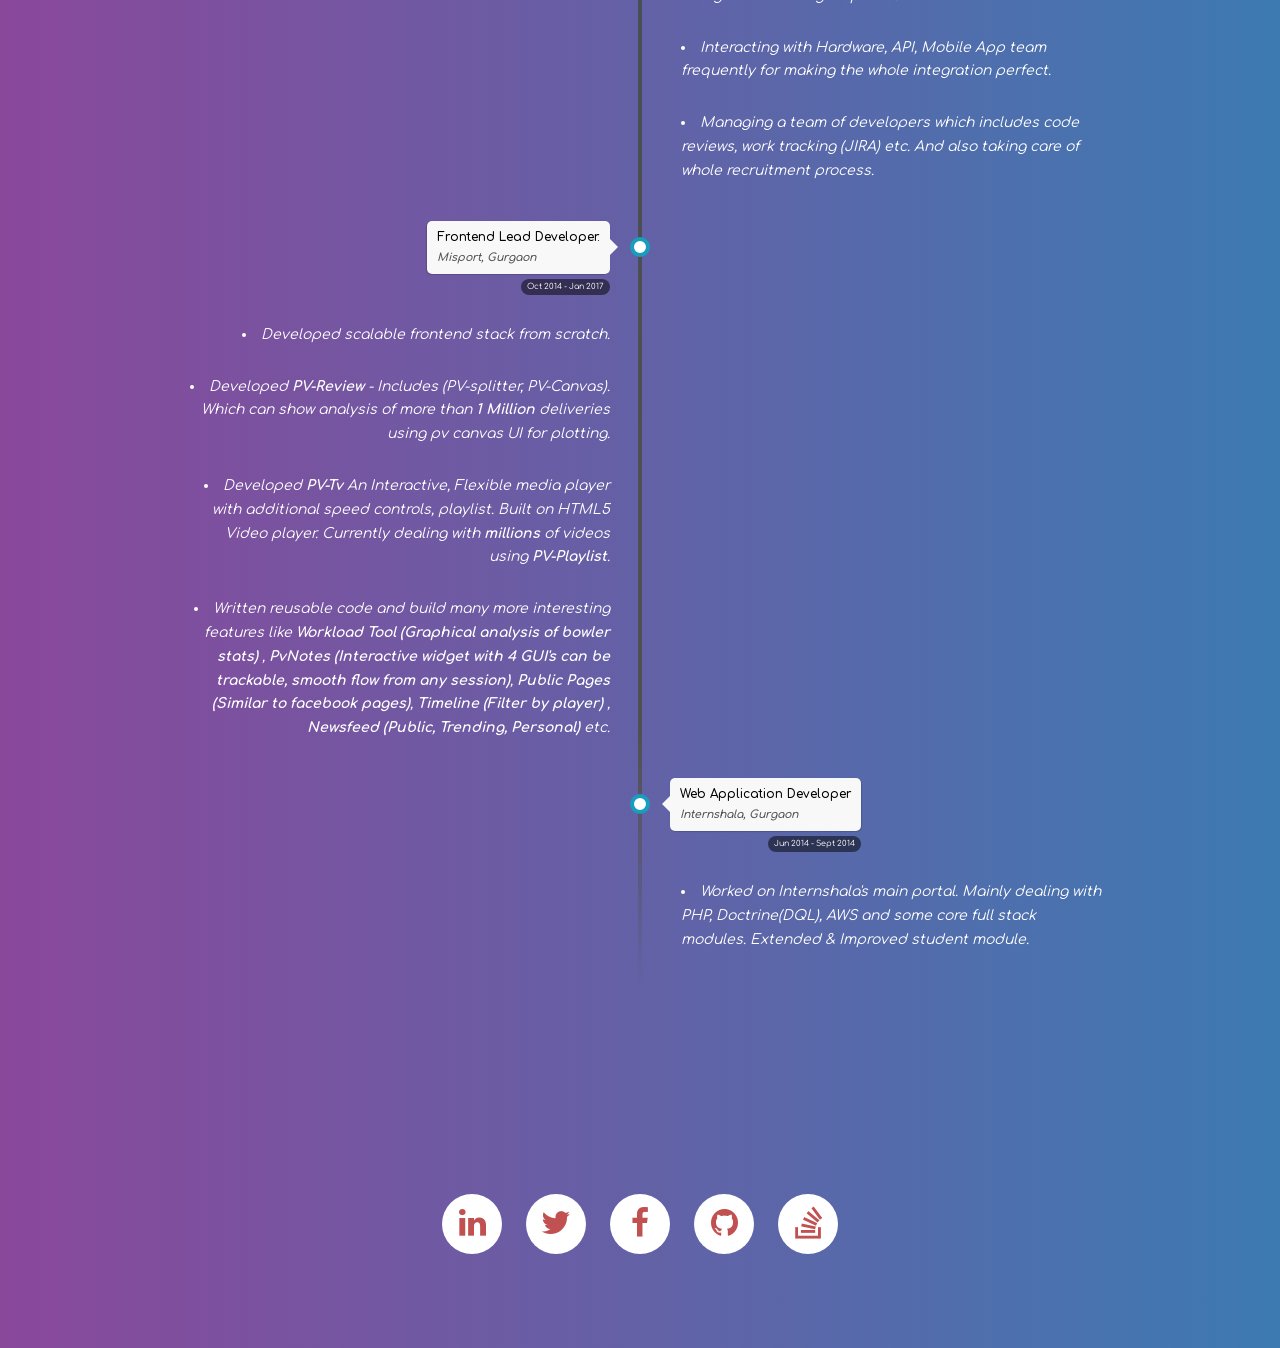
==== commit e198d825: "Minor update" ====
--- a/krish/index.html
+++ b/krish/index.html
@@ -57,13 +57,12 @@
 			</span>
 			<div class="webname">
 				<span> @krishcdbry </span>
-				<span> Associate Director - Engineering, BharatPe </span>	
+				<span> Director Of Engineering, BharatPe </span>	
 				<div class="block info-block">
-					<div class="info info-one"> <span class="count"> 29 </span> <i>Years</i></div>
-					<div class="info info-two"> <span class="count"> 35 </span>+ <i>Projects</i></div>
-					<div class="info info-one"> <span class="count"> 7 </span>+ <i>Exp </i></div>
+					<div class="info info-one"> <span class="count"> 10 </span>+ <i>Exp</i></div>
+					<div class="info info-two"> <span class="count"> 50 </span>+ <i>Projects</i></div>
 					<div class="info info-one"> <span class="count"> 150 </span>+ <i>Repos </i></div>
-					<div class="info info-one"> <span class="count"> 15 </span>+ <i> Technlogies </i></div>
+					<div class="info info-one"> <span class="count"> 20 </span>+ <i> Technlogies </i></div>
 				</div>		
 			</div>
 			<div class="timeline-button">
@@ -75,11 +74,26 @@
 
 <div class="timeline-container" id="timeline">
 	<ul class="timeline">
+		<li>
+			<div class="direction-l">
+				<div class="flag-wrapper">
+					<span class="flag">Director Of Engineering <br/> <i> BharatPe </i></span>
+					<span class="time-wrapper active"><span class="time"> Apr 2022 - present</span></span>
+				</div>
+				<div class="desc">
+					<ul>
+						<li>Leading the Web Engineering & making sure everything on bull run across all the verticals </li>
+						<li>Driving a rock solid team of Ninjas.</li>
+						<li>Cooking something really interesting. Will update later</li>
+					</ul>
+				</div>
+			</div>
+		</li>
 	<li>
 		<div class="direction-r">
 			<div class="flag-wrapper">
-				<span class="flag">Associate Director, Engineering <br/> <i> BhratPe, Delhi </i></span>
-				<span class="time-wrapper active"><span class="time"> Apr 2020 - present</span></span>
+				<span class="flag">Associate Director, Engineering <br/> <i> BharatPe, Delhi </i></span>
+				<span class="time-wrapper"><span class="time"> Apr 2020 - Mar 2022</span></span>
 			</div>
 			<div class="desc">
 				<ul>
@@ -285,7 +299,7 @@
 		</p>
 		<span class="fa fa-quote-right"></span>
 		<br/><br/><br/>
-		<a href="../MohanaKrishnaPadda-Resume.pdf" target="_blank" class="download-btn">Download Resume</a>
+		<a href="https://linkedin.com/in/krishcdbry" target="_blank" class="download-btn">Resume not updated! Checkout Linkedin</a>
 	</div>
 
 	<div class="resume-down-block">
